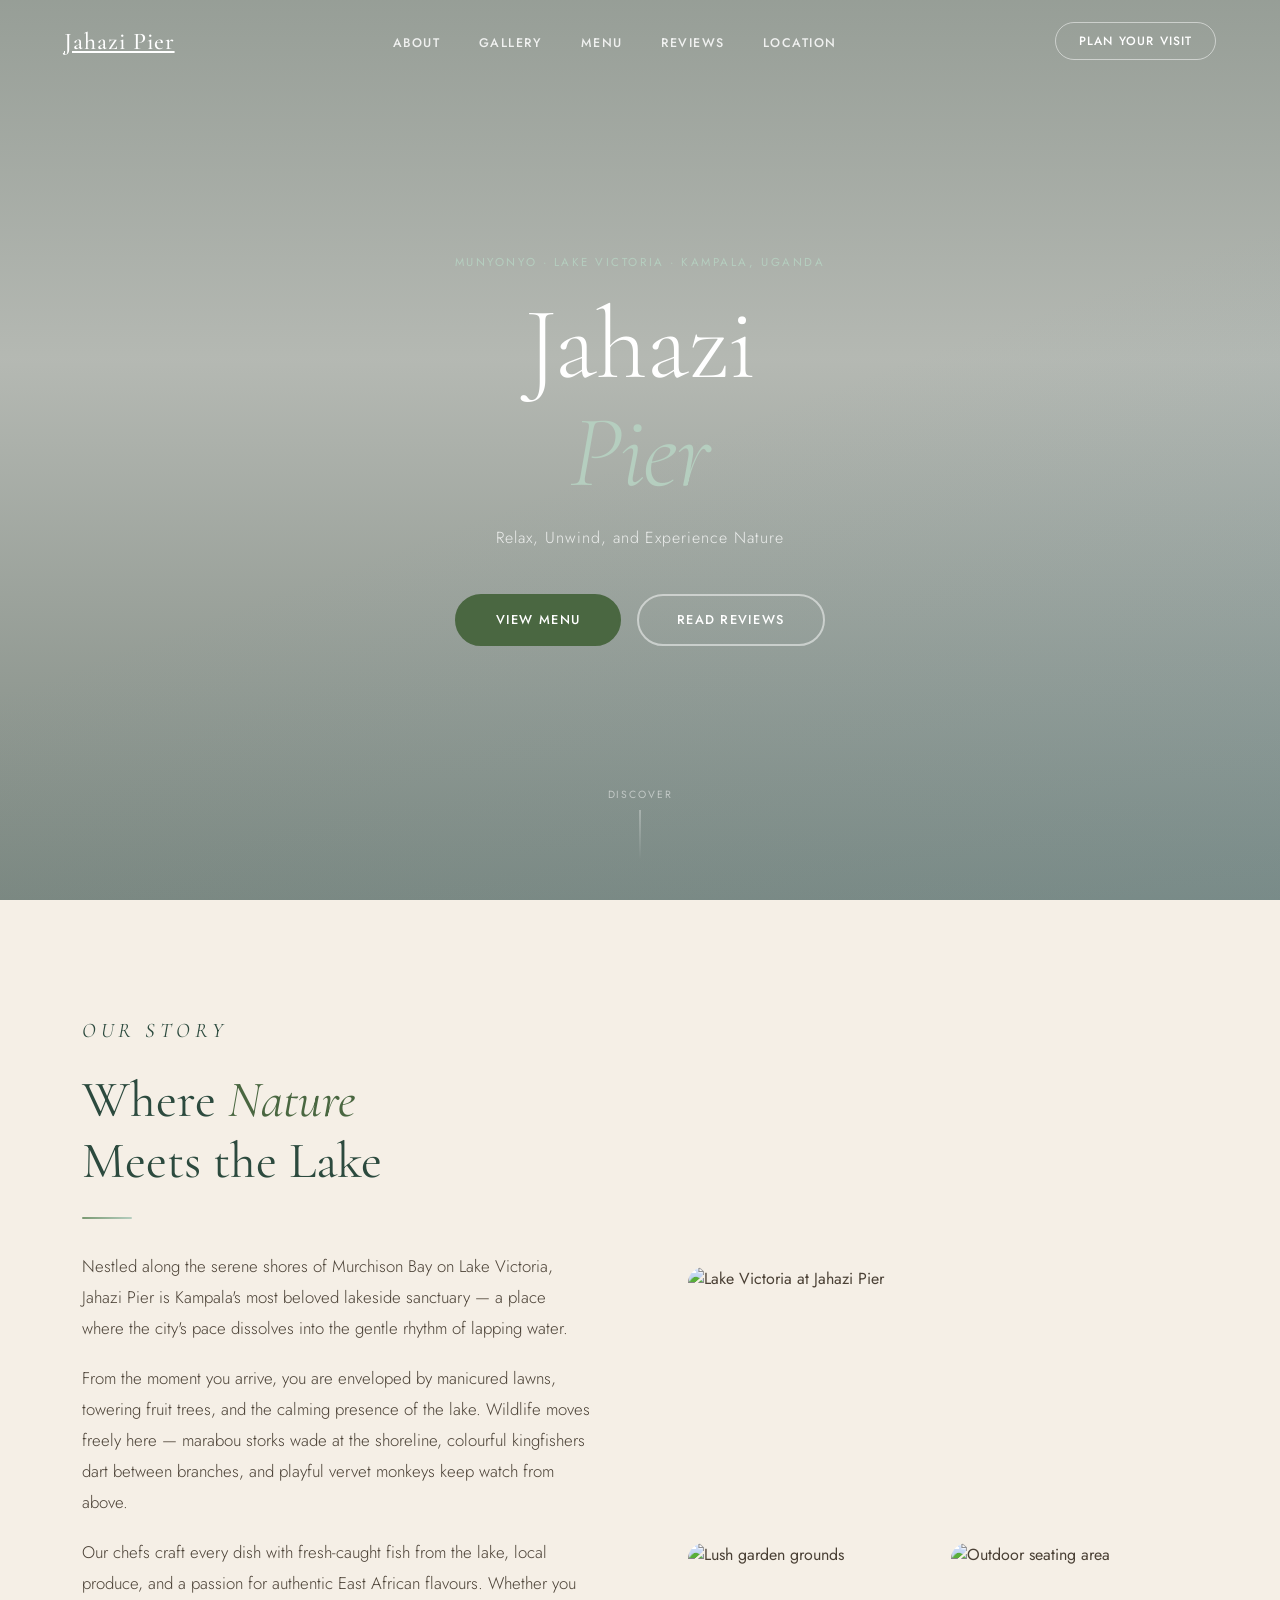
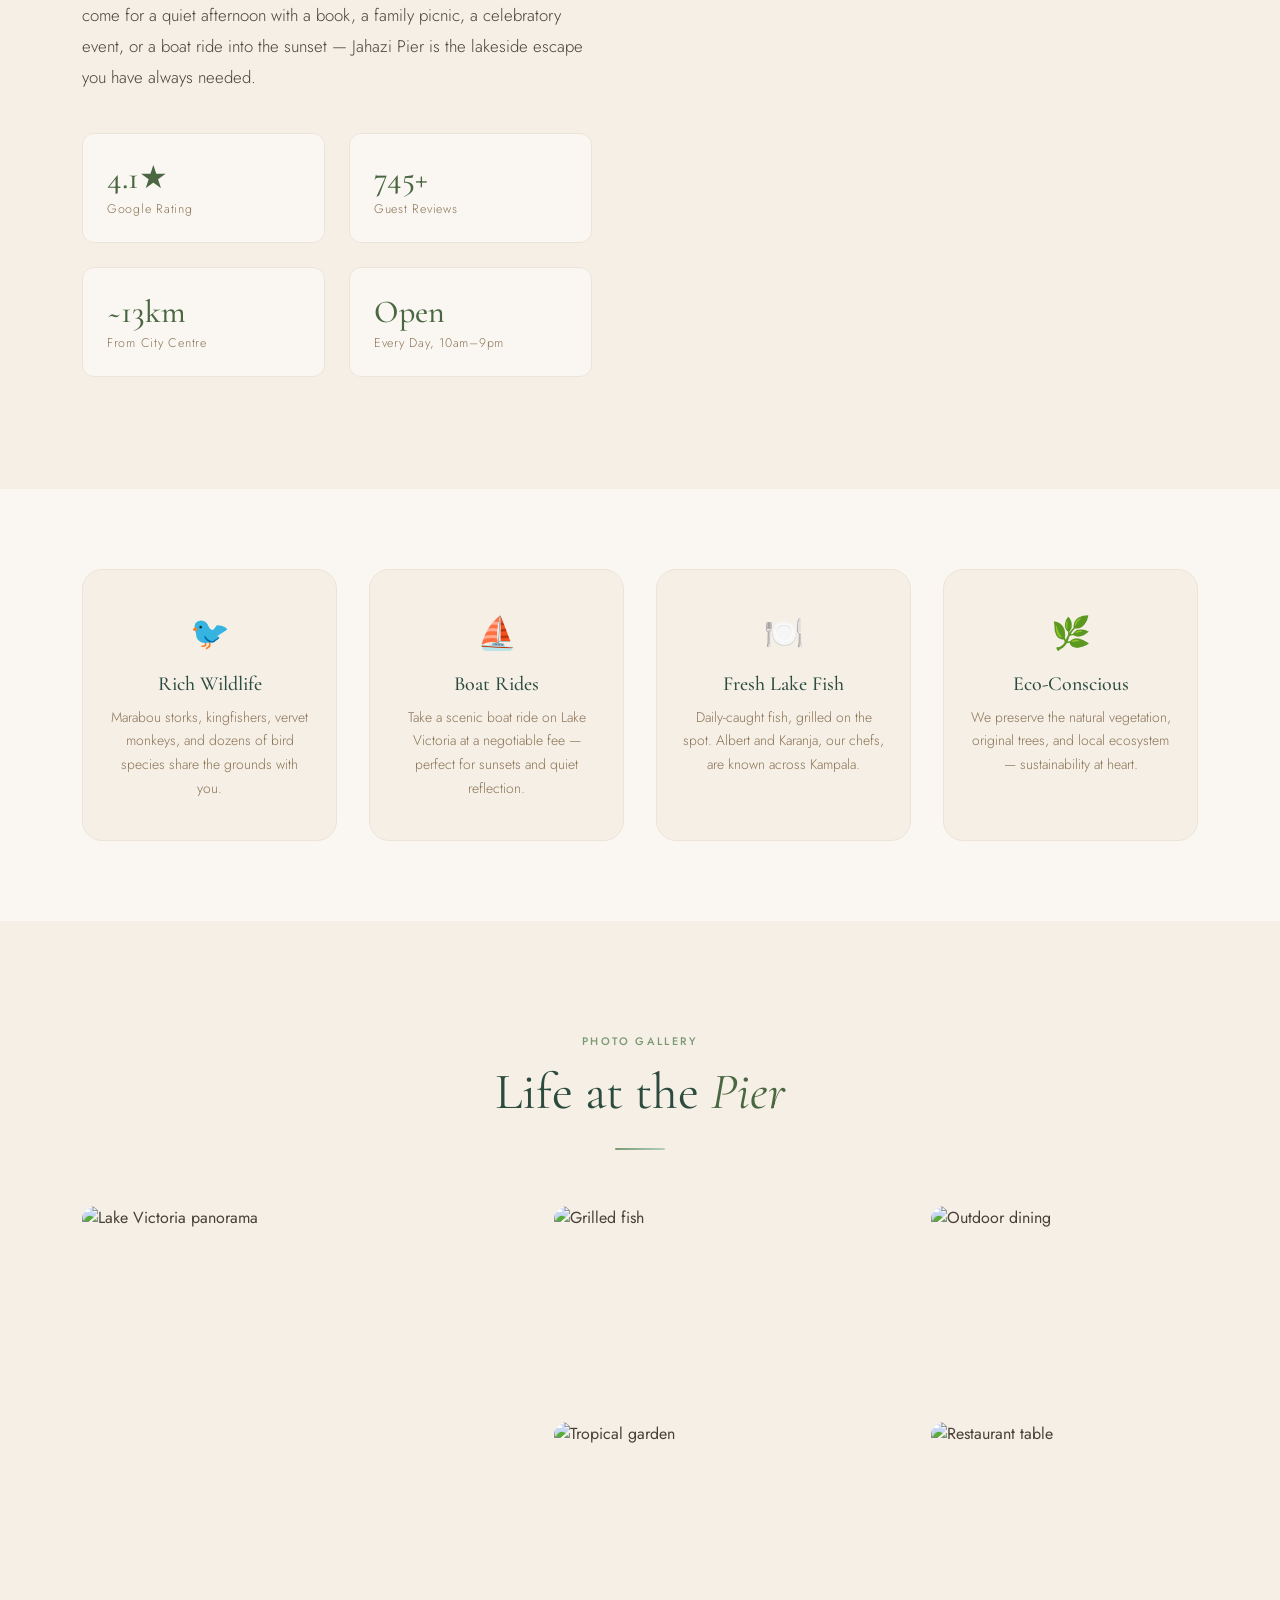
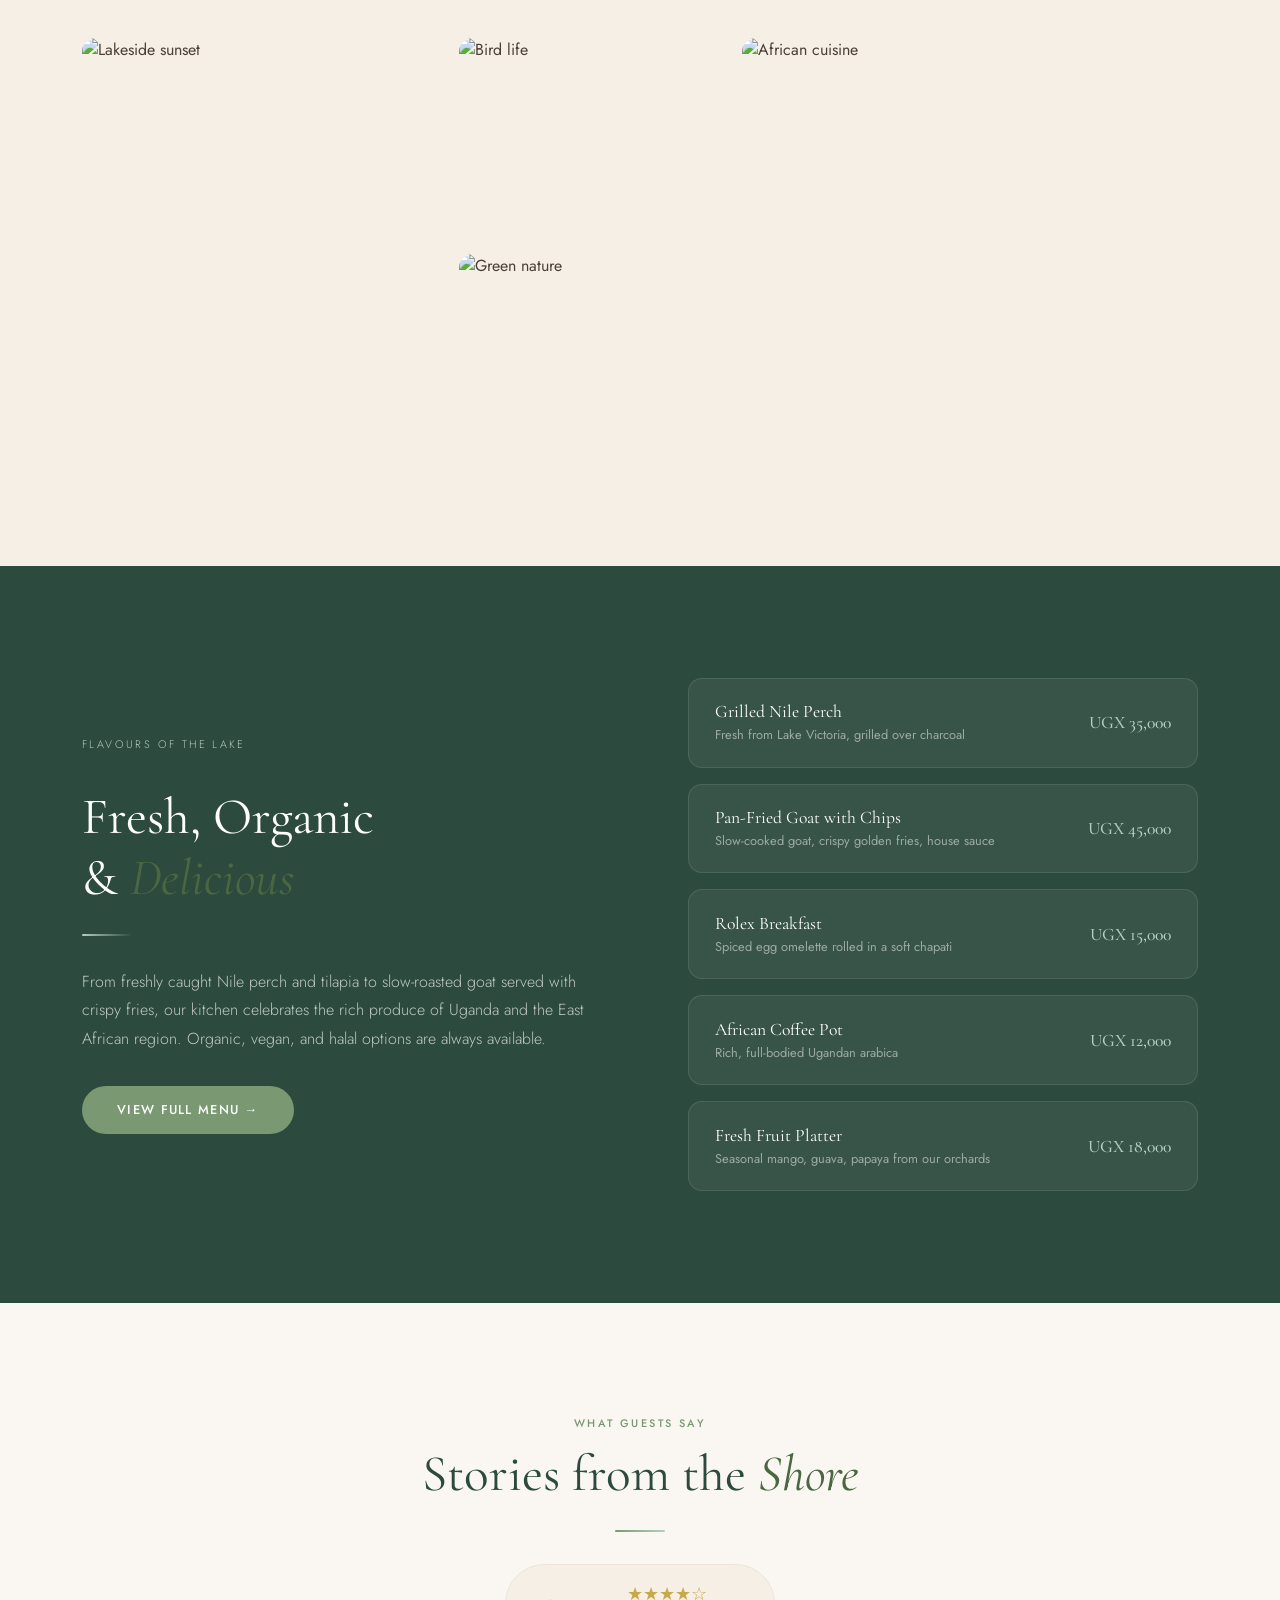
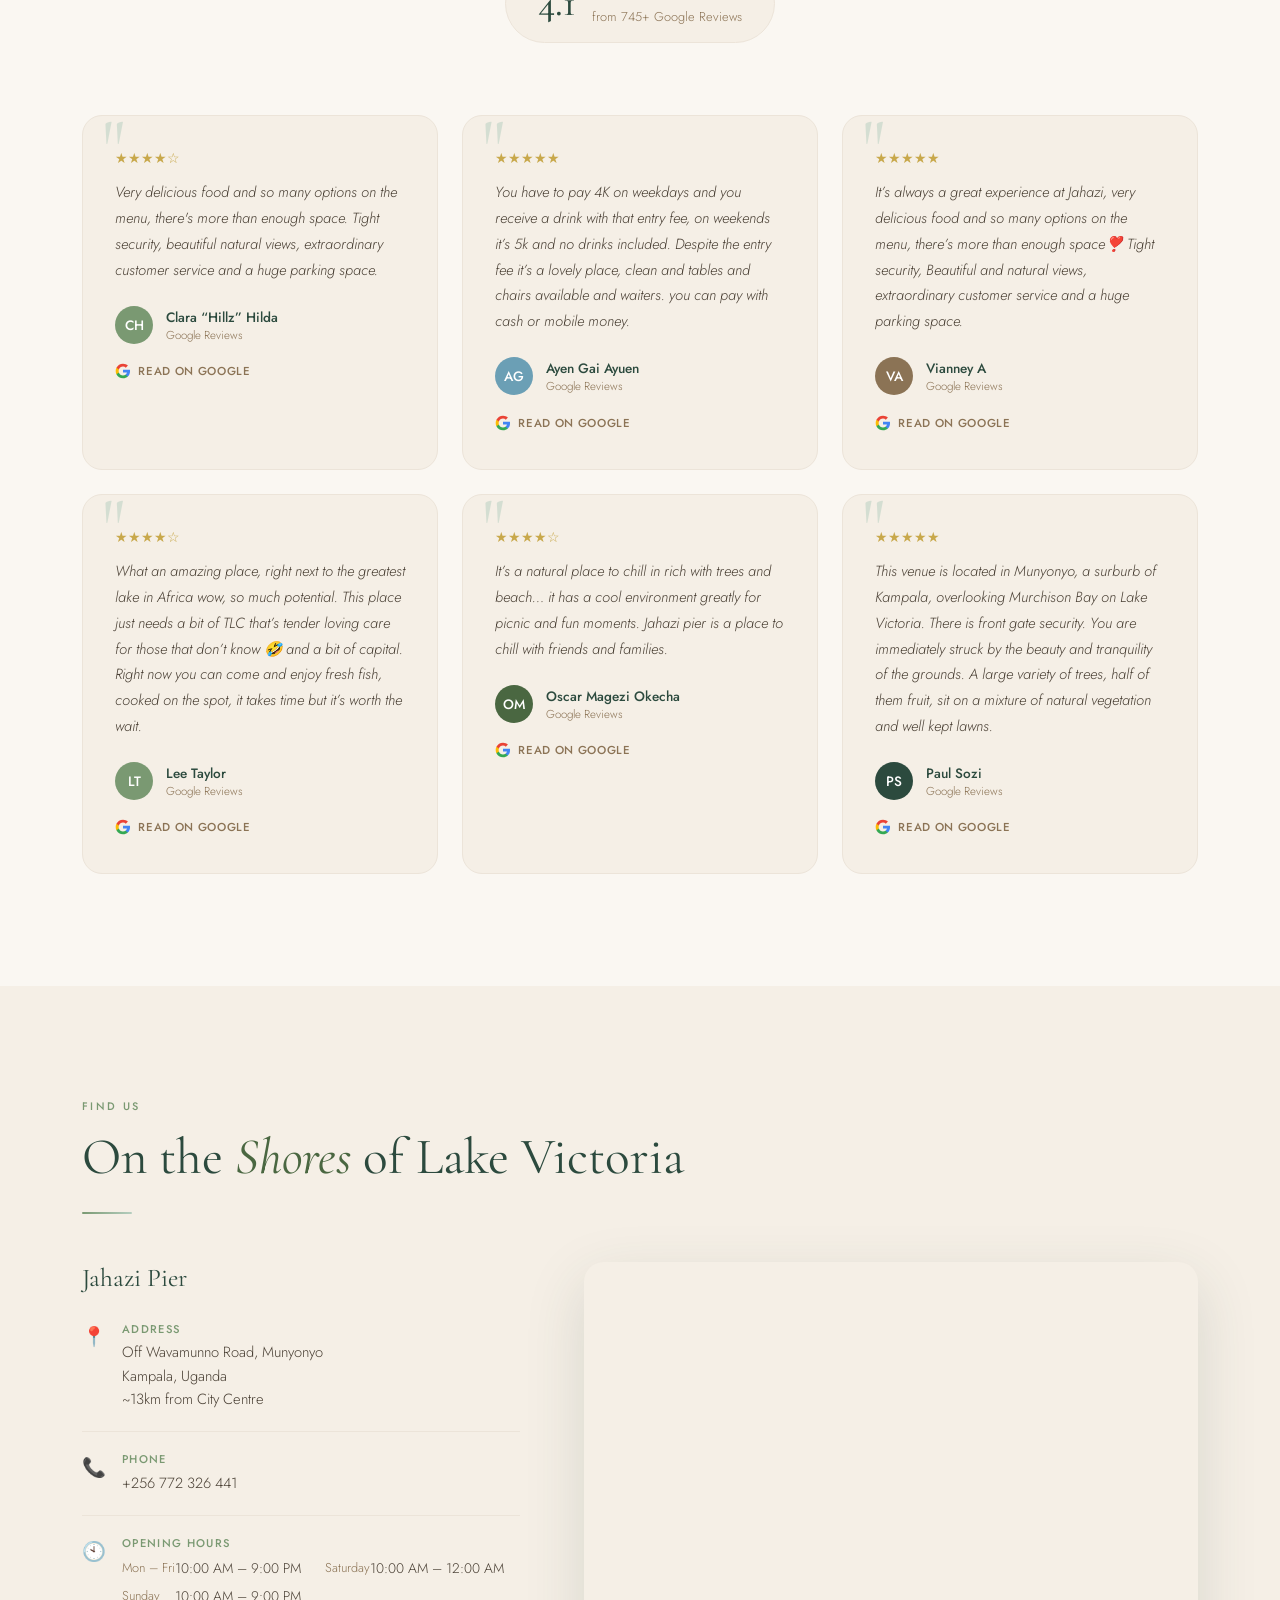
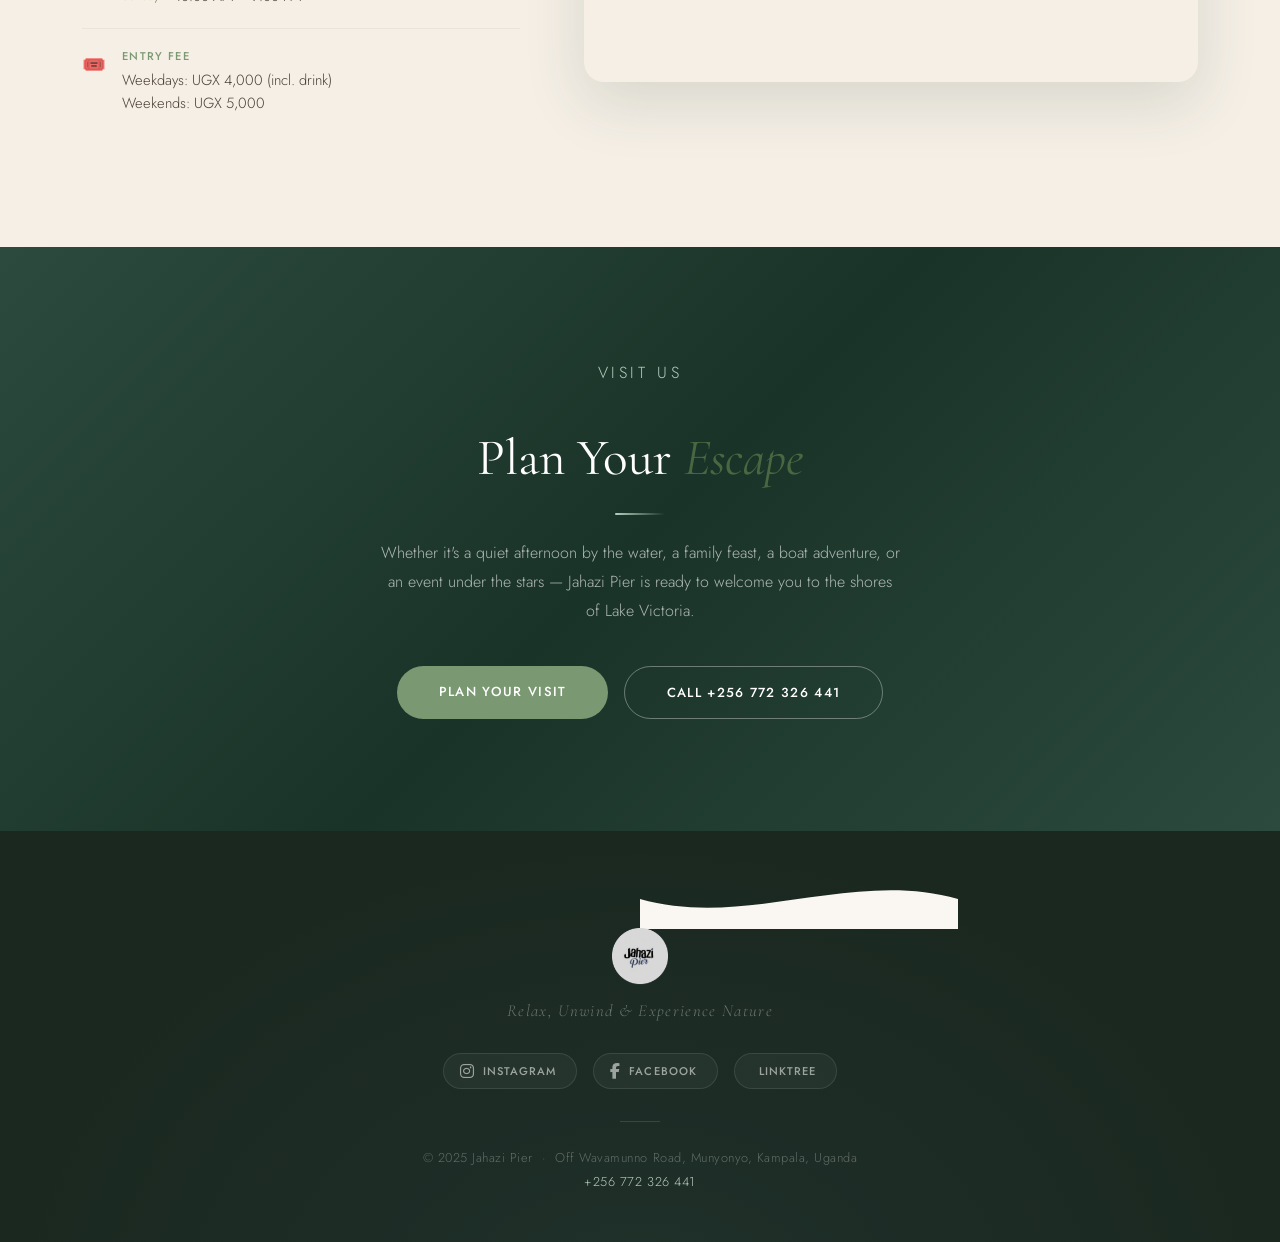
==== index.html @ 956daeff "New update" ====
<!DOCTYPE html>
<html lang="en">
<head>
  <meta charset="UTF-8" />
  <meta name="viewport" content="width=device-width, initial-scale=1.0" />
  <title>Jahazi Pier — Lake Victoria, Munyonyo</title>
  <meta name="description" content="Jahazi Pier is Kampala's most beloved lakeside sanctuary on Lake Victoria, Munyonyo. Fresh lake fish, boat rides, wildlife, and stunning views." />
  <!-- Favicon — replace with your actual logo file path -->
  <link rel="icon" type="image/png" href="./img/logo.png" />
  <link rel="apple-touch-icon" href="./img/logo.png" />
  <link rel="preconnect" href="https://fonts.googleapis.com" />
  <link rel="preconnect" href="https://fonts.gstatic.com" crossorigin />
  <link href="https://fonts.googleapis.com/css2?family=Cormorant+Garamond:ital,wght@0,300;0,400;0,500;0,600;1,300;1,400&family=Jost:wght@300;400;500&display=swap" rel="stylesheet" />
  <link rel="stylesheet" href="styles.css" />
  <!-- Font Awesome 6 — real brand icons -->
  <link rel="stylesheet" href="https://cdnjs.cloudflare.com/ajax/libs/font-awesome/6.5.2/css/all.min.css" integrity="sha512-SnH5WK+bZxgPHs44uWIX+LLJAJ9/2PkPKZ5QiAj6Ta86w+fsb2TkcmfRyVX3pBnMFcV7oQPJkl9QevSCWr3W==" crossorigin="anonymous" referrerpolicy="no-referrer" />
</head>
<body>

<!-- ── NAVIGATION ── -->
<nav id="navbar">
  <a href="#" class="nav-logo">Jahazi Pier</a>
  <ul class="nav-links">
    <li><a href="#about">About</a></li>
    <li><a href="#gallery">Gallery</a></li>
    <li><a href="menu.html">Menu</a></li>
    <li><a href="#reviews">Reviews</a></li>
    <li><a href="#location">Location</a></li>
  </ul>
  <a href="#contact" class="nav-cta">Plan Your Visit</a>
  <div class="hamburger" onclick="toggleMobileMenu()">
    <span></span><span></span><span></span>
  </div>
</nav>

<!-- ── HERO ── -->
<section id="hero">
  <div class="hero-bg" id="heroBg"></div>
  <div class="hero-content">
    <p class="hero-eyebrow">Munyonyo · Lake Victoria · Kampala, Uganda</p>
    <h1 class="hero-title">Jahazi<br><em>Pier</em></h1>
    <p class="hero-tagline">Relax, Unwind, and Experience Nature</p>
    <div class="hero-buttons">
      <a href="menu.html" class="btn-primary">View Menu</a>
      <a href="#reviews" class="btn-outline">Read Reviews</a>
    </div>
  </div>
  <div class="hero-scroll">
    <span class="scroll-text">Discover</span>
    <div class="scroll-line"></div>
  </div>
</section>

<!-- ── ABOUT ── -->
<section id="about">
  <div class="container">
    <div class="about-grid">
      <div class="about-text fade-in-up">
        <p class="section-label">Our Story</p>
        <h2 class="section-title">Where <em>Nature</em><br>Meets the Lake</h2>
        <div class="divider"></div>
        <p>Nestled along the serene shores of Murchison Bay on Lake Victoria, Jahazi Pier is Kampala's most beloved lakeside sanctuary — a place where the city's pace dissolves into the gentle rhythm of lapping water.</p>
        <p>From the moment you arrive, you are enveloped by manicured lawns, towering fruit trees, and the calming presence of the lake. Wildlife moves freely here — marabou storks wade at the shoreline, colourful kingfishers dart between branches, and playful vervet monkeys keep watch from above.</p>
        <p>Our chefs craft every dish with fresh-caught fish from the lake, local produce, and a passion for authentic East African flavours. Whether you come for a quiet afternoon with a book, a family picnic, a celebratory event, or a boat ride into the sunset — Jahazi Pier is the lakeside escape you have always needed.</p>
        <div class="about-stats">
          <div class="stat-card">
            <div class="stat-number">4.1★</div>
            <div class="stat-label">Google Rating</div>
          </div>
          <div class="stat-card">
            <div class="stat-number">745+</div>
            <div class="stat-label">Guest Reviews</div>
          </div>
          <div class="stat-card">
            <div class="stat-number">~13km</div>
            <div class="stat-label">From City Centre</div>
          </div>
          <div class="stat-card">
            <div class="stat-number">Open</div>
            <div class="stat-label">Every Day, 10am–9pm</div>
          </div>
        </div>
      </div>
      <div class="about-images fade-in-up">
        <div class="about-img" onclick="openLightbox('https://images.unsplash.com/photo-1544551763-46a013bb70d5?w=1200&q=80')">
          <img src="https://images.unsplash.com/photo-1544551763-46a013bb70d5?w=800&q=80" alt="Lake Victoria at Jahazi Pier" loading="lazy" />
        </div>
        <div class="about-img" onclick="openLightbox('https://images.unsplash.com/photo-1571019613454-1cb2f99b2d8b?w=1200&q=80')">
          <img src="https://images.unsplash.com/photo-1571019613454-1cb2f99b2d8b?w=600&q=80" alt="Lush garden grounds" loading="lazy" />
        </div>
        <div class="about-img" onclick="openLightbox('https://images.unsplash.com/photo-1534438327276-14e5300c3a48?w=1200&q=80')">
          <img src="https://images.unsplash.com/photo-1534438327276-14e5300c3a48?w=600&q=80" alt="Outdoor seating area" loading="lazy" />
        </div>
      </div>
    </div>
  </div>
</section>

<!-- ── FEATURES ── -->
<section id="features">
  <div class="container">
    <div class="features-grid">
      <div class="feature-card fade-in-up">
        <div class="feature-icon">🐦</div>
        <h3>Rich Wildlife</h3>
        <p>Marabou storks, kingfishers, vervet monkeys, and dozens of bird species share the grounds with you.</p>
      </div>
      <div class="feature-card fade-in-up">
        <div class="feature-icon">⛵</div>
        <h3>Boat Rides</h3>
        <p>Take a scenic boat ride on Lake Victoria at a negotiable fee — perfect for sunsets and quiet reflection.</p>
      </div>
      <div class="feature-card fade-in-up">
        <div class="feature-icon">🍽️</div>
        <h3>Fresh Lake Fish</h3>
        <p>Daily-caught fish, grilled on the spot. Albert and Karanja, our chefs, are known across Kampala.</p>
      </div>
      <div class="feature-card fade-in-up">
        <div class="feature-icon">🌿</div>
        <h3>Eco-Conscious</h3>
        <p>We preserve the natural vegetation, original trees, and local ecosystem — sustainability at heart.</p>
      </div>
    </div>
  </div>
</section>

<!-- ── GALLERY ── -->
<section id="gallery">
  <div class="container">
    <div class="gallery-header fade-in-up">
      <p class="section-label">Photo Gallery</p>
      <h2 class="section-title">Life at the <em>Pier</em></h2>
      <div class="divider"></div>
    </div>
    <div class="gallery-grid">
      <div class="gallery-item" onclick="openLightbox('https://images.unsplash.com/photo-1506905925346-21bda4d32df4?w=1400&q=80')">
        <img src="https://images.unsplash.com/photo-1506905925346-21bda4d32df4?w=800&q=80" alt="Lake Victoria panorama" loading="lazy" />
        <div class="gallery-overlay"><span>+</span></div>
      </div>
      <div class="gallery-item" onclick="openLightbox('https://images.unsplash.com/photo-1565299624946-b28f40a0ae38?w=1200&q=80')">
        <img src="https://images.unsplash.com/photo-1565299624946-b28f40a0ae38?w=600&q=80" alt="Grilled fish" loading="lazy" />
        <div class="gallery-overlay"><span>+</span></div>
      </div>
      <div class="gallery-item" onclick="openLightbox('https://images.unsplash.com/photo-1467003909585-2f8a72700288?w=1200&q=80')">
        <img src="https://images.unsplash.com/photo-1467003909585-2f8a72700288?w=500&q=80" alt="Outdoor dining" loading="lazy" />
        <div class="gallery-overlay"><span>+</span></div>
      </div>
      <div class="gallery-item" onclick="openLightbox('https://images.unsplash.com/photo-1551632436-cbf8dd35adfa?w=1200&q=80')">
        <img src="https://images.unsplash.com/photo-1551632436-cbf8dd35adfa?w=600&q=80" alt="Tropical garden" loading="lazy" />
        <div class="gallery-overlay"><span>+</span></div>
      </div>
      <div class="gallery-item" onclick="openLightbox('https://images.unsplash.com/photo-1414235077428-338989a2e8c0?w=1200&q=80')">
        <img src="https://images.unsplash.com/photo-1414235077428-338989a2e8c0?w=500&q=80" alt="Restaurant table" loading="lazy" />
        <div class="gallery-overlay"><span>+</span></div>
      </div>
      <div class="gallery-item" onclick="openLightbox('https://images.unsplash.com/photo-1548612823-5a32f12735a7?w=1200&q=80')">
        <img src="https://images.unsplash.com/photo-1548612823-5a32f12735a7?w=600&q=80" alt="Lakeside sunset" loading="lazy" />
        <div class="gallery-overlay"><span>+</span></div>
      </div>
      <div class="gallery-item" onclick="openLightbox('https://images.unsplash.com/photo-1432139555190-58524dae6a55?w=1200&q=80')">
        <img src="https://images.unsplash.com/photo-1432139555190-58524dae6a55?w=400&q=80" alt="Bird life" loading="lazy" />
        <div class="gallery-overlay"><span>+</span></div>
      </div>
      <div class="gallery-item" onclick="openLightbox('https://images.unsplash.com/photo-1547592166-23ac45744acd?w=1200&q=80')">
        <img src="https://images.unsplash.com/photo-1547592166-23ac45744acd?w=700&q=80" alt="African cuisine" loading="lazy" />
        <div class="gallery-overlay"><span>+</span></div>
      </div>
      <div class="gallery-item" onclick="openLightbox('https://images.unsplash.com/photo-1511497584788-876760111969?w=1200&q=80')">
        <img src="https://images.unsplash.com/photo-1511497584788-876760111969?w=400&q=80" alt="Green nature" loading="lazy" />
        <div class="gallery-overlay"><span>+</span></div>
      </div>
    </div>
  </div>
</section>

<!-- ── MENU PREVIEW ── -->
<section id="menu-preview">
  <div class="container">
    <div class="menu-preview-inner">
      <div class="menu-preview-text fade-in-up">
        <p class="section-label">Flavours of the Lake</p>
        <h2 class="section-title">Fresh, Organic<br>&amp; <em>Delicious</em></h2>
        <div class="divider"></div>
        <p>From freshly caught Nile perch and tilapia to slow-roasted goat served with crispy fries, our kitchen celebrates the rich produce of Uganda and the East African region. Organic, vegan, and halal options are always available.</p>
        <a href="menu.html" class="btn-menu-full">
          View Full Menu →
        </a>
      </div>
      <div class="menu-cards fade-in-up">
        <div class="menu-preview-card">
          <div class="menu-item-info">
            <h4>Grilled Nile Perch</h4>
            <p>Fresh from Lake Victoria, grilled over charcoal</p>
          </div>
          <span class="menu-item-price">UGX 35,000</span>
        </div>
        <div class="menu-preview-card">
          <div class="menu-item-info">
            <h4>Pan-Fried Goat with Chips</h4>
            <p>Slow-cooked goat, crispy golden fries, house sauce</p>
          </div>
          <span class="menu-item-price">UGX 45,000</span>
        </div>
        <div class="menu-preview-card">
          <div class="menu-item-info">
            <h4>Rolex Breakfast</h4>
            <p>Spiced egg omelette rolled in a soft chapati</p>
          </div>
          <span class="menu-item-price">UGX 15,000</span>
        </div>
        <div class="menu-preview-card">
          <div class="menu-item-info">
            <h4>African Coffee Pot</h4>
            <p>Rich, full-bodied Ugandan arabica</p>
          </div>
          <span class="menu-item-price">UGX 12,000</span>
        </div>
        <div class="menu-preview-card">
          <div class="menu-item-info">
            <h4>Fresh Fruit Platter</h4>
            <p>Seasonal mango, guava, papaya from our orchards</p>
          </div>
          <span class="menu-item-price">UGX 18,000</span>
        </div>
      </div>
    </div>
  </div>
</section>

<!-- ── REVIEWS ── -->
<section id="reviews">
  <div class="container">
    <div class="reviews-header fade-in-up">
      <p class="section-label">What Guests Say</p>
      <h2 class="section-title">Stories from the <em>Shore</em></h2>
      <div class="divider"></div>
      <div class="rating-banner">
        <div class="rating-big">4.1</div>
        <div>
          <div class="stars-row">★★★★☆</div>
          <div class="rating-label">from 745+ Google Reviews</div>
        </div>
      </div>
    </div>
    <div class="reviews-grid">

      <!--CARD 1 -->
      <div class="review-card fade-in-up">
        <div class="review-stars">★★★★☆</div>
        <p class="review-text">Very delicious food and so many options on the menu, there's more than enough space. Tight security, beautiful natural views, extraordinary customer service and a huge parking space.</p>
        <div class="review-author">
          <div class="review-avatar">CH</div>
          <div>
            <div class="review-name">Clara “Hillz” Hilda</div>
            <div class="review-source">Google Reviews</div>
          </div>
        </div>
        <a href="https://maps.app.goo.gl/io7UA2SNkhQgAGpK8" target="_blank" rel="noopener" class="review-link">
          <svg class="google-g" viewBox="0 0 24 24" xmlns="http://www.w3.org/2000/svg"><path d="M22.56 12.25c0-.78-.07-1.53-.2-2.25H12v4.26h5.92c-.26 1.37-1.04 2.53-2.21 3.31v2.77h3.57c2.08-1.92 3.28-4.74 3.28-8.09z" fill="#4285F4"/><path d="M12 23c2.97 0 5.46-.98 7.28-2.66l-3.57-2.77c-.98.66-2.23 1.06-3.71 1.06-2.86 0-5.29-1.93-6.16-4.53H2.18v2.84C3.99 20.53 7.7 23 12 23z" fill="#34A853"/><path d="M5.84 14.09c-.22-.66-.35-1.36-.35-2.09s.13-1.43.35-2.09V7.07H2.18C1.43 8.55 1 10.22 1 12s.43 3.45 1.18 4.93l3.66-2.84z" fill="#FBBC05"/><path d="M12 5.38c1.62 0 3.06.56 4.21 1.64l3.15-3.15C17.45 2.09 14.97 1 12 1 7.7 1 3.99 3.47 2.18 7.07l3.66 2.84c.87-2.6 3.3-4.53 6.16-4.53z" fill="#EA4335"/></svg>
          Read on Google
        </a>
      </div>
      <!--CARD 2-->
      <div class="review-card fade-in-up">
        <div class="review-stars">★★★★★</div>
        <p class="review-text">You have to pay 4K on weekdays and you receive a drink with that entry fee, on weekends it’s 5k and no drinks included. Despite the entry fee it’s a lovely place, clean and tables and chairs available and waiters. you can pay with cash or mobile money.</p>
        <div class="review-author">
          <div class="review-avatar" style="background: var(--water)">AG</div>
          <div>
            <div class="review-name">Ayen Gai Ayuen</div>
            <div class="review-source">Google Reviews</div>
          </div>
        </div>
        <a href="https://maps.app.goo.gl/2xahsAsFL1eQT1QL9" target="_blank" rel="noopener" class="review-link">
          <svg class="google-g" viewBox="0 0 24 24" xmlns="http://www.w3.org/2000/svg"><path d="M22.56 12.25c0-.78-.07-1.53-.2-2.25H12v4.26h5.92c-.26 1.37-1.04 2.53-2.21 3.31v2.77h3.57c2.08-1.92 3.28-4.74 3.28-8.09z" fill="#4285F4"/><path d="M12 23c2.97 0 5.46-.98 7.28-2.66l-3.57-2.77c-.98.66-2.23 1.06-3.71 1.06-2.86 0-5.29-1.93-6.16-4.53H2.18v2.84C3.99 20.53 7.7 23 12 23z" fill="#34A853"/><path d="M5.84 14.09c-.22-.66-.35-1.36-.35-2.09s.13-1.43.35-2.09V7.07H2.18C1.43 8.55 1 10.22 1 12s.43 3.45 1.18 4.93l3.66-2.84z" fill="#FBBC05"/><path d="M12 5.38c1.62 0 3.06.56 4.21 1.64l3.15-3.15C17.45 2.09 14.97 1 12 1 7.7 1 3.99 3.47 2.18 7.07l3.66 2.84c.87-2.6 3.3-4.53 6.16-4.53z" fill="#EA4335"/></svg>
          Read on Google
        </a>
      </div>
      <!--CARD 3-->
      <div class="review-card fade-in-up">
        <div class="review-stars">★★★★★</div>
        <p class="review-text">It’s always a great experience at Jahazi, very delicious food and so many options on the menu, there’s more than enough space❣️
        Tight security, Beautiful and natural views, extraordinary customer service and a huge parking space.</p>
        <div class="review-author">
          <div class="review-avatar" style="background: var(--bark)">VA</div>
          <div>
            <div class="review-name">Vianney A</div>
            <div class="review-source">Google Reviews</div>
          </div>
        </div>
        <a href="https://maps.app.goo.gl/bj3kutd2Vkro3KSV6" target="_blank" rel="noopener" class="review-link">
          <svg class="google-g" viewBox="0 0 24 24" xmlns="http://www.w3.org/2000/svg"><path d="M22.56 12.25c0-.78-.07-1.53-.2-2.25H12v4.26h5.92c-.26 1.37-1.04 2.53-2.21 3.31v2.77h3.57c2.08-1.92 3.28-4.74 3.28-8.09z" fill="#4285F4"/><path d="M12 23c2.97 0 5.46-.98 7.28-2.66l-3.57-2.77c-.98.66-2.23 1.06-3.71 1.06-2.86 0-5.29-1.93-6.16-4.53H2.18v2.84C3.99 20.53 7.7 23 12 23z" fill="#34A853"/><path d="M5.84 14.09c-.22-.66-.35-1.36-.35-2.09s.13-1.43.35-2.09V7.07H2.18C1.43 8.55 1 10.22 1 12s.43 3.45 1.18 4.93l3.66-2.84z" fill="#FBBC05"/><path d="M12 5.38c1.62 0 3.06.56 4.21 1.64l3.15-3.15C17.45 2.09 14.97 1 12 1 7.7 1 3.99 3.47 2.18 7.07l3.66 2.84c.87-2.6 3.3-4.53 6.16-4.53z" fill="#EA4335"/></svg>
          Read on Google
        </a>
      </div>
      <!--CARD 4-->
      <div class="review-card fade-in-up">
        <div class="review-stars">★★★★☆</div>
        <p class="review-text">What an amazing place, right next to the greatest lake in Africa wow, so much potential. This place just needs a bit of TLC that’s tender loving care for those that don’t know 🤣 and a bit of capital. Right now you can come and enjoy fresh fish, cooked on the spot, it takes time but it’s worth the wait.</p>
        <div class="review-author">
          <div class="review-avatar" style="background: var(--sage)">LT</div>
          <div>
            <div class="review-name">Lee Taylor</div>
            <div class="review-source">Google Reviews</div>
          </div>
        </div>
        <!-- Replace the href below with the actual Google Maps review link -->
        <a href="https://maps.app.goo.gl/eZ7ofawh3JSmQVQx9" target="_blank" rel="noopener" class="review-link">
          <svg class="google-g" viewBox="0 0 24 24" xmlns="http://www.w3.org/2000/svg"><path d="M22.56 12.25c0-.78-.07-1.53-.2-2.25H12v4.26h5.92c-.26 1.37-1.04 2.53-2.21 3.31v2.77h3.57c2.08-1.92 3.28-4.74 3.28-8.09z" fill="#4285F4"/><path d="M12 23c2.97 0 5.46-.98 7.28-2.66l-3.57-2.77c-.98.66-2.23 1.06-3.71 1.06-2.86 0-5.29-1.93-6.16-4.53H2.18v2.84C3.99 20.53 7.7 23 12 23z" fill="#34A853"/><path d="M5.84 14.09c-.22-.66-.35-1.36-.35-2.09s.13-1.43.35-2.09V7.07H2.18C1.43 8.55 1 10.22 1 12s.43 3.45 1.18 4.93l3.66-2.84z" fill="#FBBC05"/><path d="M12 5.38c1.62 0 3.06.56 4.21 1.64l3.15-3.15C17.45 2.09 14.97 1 12 1 7.7 1 3.99 3.47 2.18 7.07l3.66 2.84c.87-2.6 3.3-4.53 6.16-4.53z" fill="#EA4335"/></svg>
          Read on Google
        </a>
      </div>
      <!--CARD 5-->
      <div class="review-card fade-in-up">
        <div class="review-stars">★★★★☆</div>
        <p class="review-text">It’s a natural place to chill in rich with trees and beach… it has a cool environment greatly for picnic and fun moments. Jahazi pier is a place to chill with friends and families.</p>
        <div class="review-author">
          <div class="review-avatar" style="background: var(--forest)">OM</div>
          <div>
            <div class="review-name">Oscar Magezi Okecha</div>
            <div class="review-source">Google Reviews</div>
          </div>
        </div>
        <a href="https://maps.app.goo.gl/SwiHz6g44JjzvRkx6" target="_blank" rel="noopener" class="review-link">
          <svg class="google-g" viewBox="0 0 24 24" xmlns="http://www.w3.org/2000/svg"><path d="M22.56 12.25c0-.78-.07-1.53-.2-2.25H12v4.26h5.92c-.26 1.37-1.04 2.53-2.21 3.31v2.77h3.57c2.08-1.92 3.28-4.74 3.28-8.09z" fill="#4285F4"/><path d="M12 23c2.97 0 5.46-.98 7.28-2.66l-3.57-2.77c-.98.66-2.23 1.06-3.71 1.06-2.86 0-5.29-1.93-6.16-4.53H2.18v2.84C3.99 20.53 7.7 23 12 23z" fill="#34A853"/><path d="M5.84 14.09c-.22-.66-.35-1.36-.35-2.09s.13-1.43.35-2.09V7.07H2.18C1.43 8.55 1 10.22 1 12s.43 3.45 1.18 4.93l3.66-2.84z" fill="#FBBC05"/><path d="M12 5.38c1.62 0 3.06.56 4.21 1.64l3.15-3.15C17.45 2.09 14.97 1 12 1 7.7 1 3.99 3.47 2.18 7.07l3.66 2.84c.87-2.6 3.3-4.53 6.16-4.53z" fill="#EA4335"/></svg>
          Read on Google
        </a>
      </div>
      <!--CARD 6-->
      <div class="review-card fade-in-up">
        <div class="review-stars">★★★★★</div>
        <p class="review-text">This venue is located in Munyonyo, a surburb of Kampala, overlooking Murchison Bay on Lake Victoria.
There is front gate security. You are immediately struck by the beauty and tranquility of the grounds. A large variety of trees, half of them fruit, sit on a mixture of natural vegetation  and well kept lawns.</p>
        <div class="review-author">
          <div class="review-avatar" style="background: var(--deep)">PS</div>
          <div>
            <div class="review-name">Paul Sozi</div>
            <div class="review-source">Google Reviews</div>
          </div>
        </div>
        <a href="https://maps.app.goo.gl/3mab1qbXq8oQN5qu9" target="_blank" rel="noopener" class="review-link">
          <svg class="google-g" viewBox="0 0 24 24" xmlns="http://www.w3.org/2000/svg"><path d="M22.56 12.25c0-.78-.07-1.53-.2-2.25H12v4.26h5.92c-.26 1.37-1.04 2.53-2.21 3.31v2.77h3.57c2.08-1.92 3.28-4.74 3.28-8.09z" fill="#4285F4"/><path d="M12 23c2.97 0 5.46-.98 7.28-2.66l-3.57-2.77c-.98.66-2.23 1.06-3.71 1.06-2.86 0-5.29-1.93-6.16-4.53H2.18v2.84C3.99 20.53 7.7 23 12 23z" fill="#34A853"/><path d="M5.84 14.09c-.22-.66-.35-1.36-.35-2.09s.13-1.43.35-2.09V7.07H2.18C1.43 8.55 1 10.22 1 12s.43 3.45 1.18 4.93l3.66-2.84z" fill="#FBBC05"/><path d="M12 5.38c1.62 0 3.06.56 4.21 1.64l3.15-3.15C17.45 2.09 14.97 1 12 1 7.7 1 3.99 3.47 2.18 7.07l3.66 2.84c.87-2.6 3.3-4.53 6.16-4.53z" fill="#EA4335"/></svg>
          Read on Google
        </a>
      </div>
    </div>
  </div>
</section>

<!-- ── LOCATION ── -->
<section id="location">
  <div class="container">
    <div class="fade-in-up" style="margin-bottom:3rem">
      <p class="section-label">Find Us</p>
      <h2 class="section-title">On the <em>Shores</em> of Lake Victoria</h2>
      <div class="divider"></div>
    </div>
    <div class="location-grid">
      <div class="location-info fade-in-up">
        <h3>Jahazi Pier</h3>
        <div class="location-detail">
          <span class="loc-icon">📍</span>
          <div>
            <div class="loc-label">Address</div>
            <div class="loc-value">Off Wavamunno Road, Munyonyo<br>Kampala, Uganda<br>~13km from City Centre</div>
          </div>
        </div>
        <div class="location-detail">
          <span class="loc-icon">📞</span>
          <div>
            <div class="loc-label">Phone</div>
            <div class="loc-value">+256 772 326 441</div>
          </div>
        </div>
        <div class="location-detail">
          <span class="loc-icon">🕙</span>
          <div>
            <div class="loc-label">Opening Hours</div>
            <div class="hours-grid">
              <div class="hour-row"><span class="day">Mon – Fri</span><span>10:00 AM – 9:00 PM</span></div>
              <div class="hour-row"><span class="day">Saturday</span><span>10:00 AM – 12:00 AM</span></div>
              <div class="hour-row"><span class="day">Sunday</span><span>10:00 AM – 9:00 PM</span></div>
            </div>
          </div>
        </div>
        <div class="location-detail">
          <span class="loc-icon">🎟️</span>
          <div>
            <div class="loc-label">Entry Fee</div>
            <div class="loc-value">Weekdays: UGX 4,000 (incl. drink)<br>Weekends: UGX 5,000</div>
          </div>
        </div>
      </div>
      <div class="map-container fade-in-up">
        <iframe
          src="https://www.google.com/maps/embed?pb=!1m18!1m12!1m3!1d3989.9256959017065!2d32.62465507496566!3d0.23806840000000007!2m3!1f0!2f0!3f0!3m2!1i1024!2i768!4f13.1!3m3!1m2!1s0x177d960a8ead5df9%3A0x97e01d8159e94489!2sJahazi%20Pier!5e0!3m2!1sen!2sug!4v1712700000000!5m2!1sen!2sug"
          allowfullscreen=""
          loading="lazy"
          referrerpolicy="no-referrer-when-downgrade"
          title="Jahazi Pier Location">
        </iframe>
      </div>
    </div>
  </div>
</section>

<!-- ── CONTACT ── -->
<section id="contact">
  <div class="container">
    <p class="section-label">Visit Us</p>
    <h2 class="section-title">Plan Your <em>Escape</em></h2>
    <div class="divider"></div>
    <p>Whether it's a quiet afternoon by the water, a family feast, a boat adventure, or an event under the stars — Jahazi Pier is ready to welcome you to the shores of Lake Victoria.</p>
    <div class="contact-actions">
      <a href="https://maps.google.com/?q=Jahazi+Pier+Munyonyo+Kampala" target="_blank" class="btn-visit">Plan Your Visit</a>
      <a href="tel:+256772326441" class="btn-call">Call +256 772 326 441</a>
    </div>
  </div>
</section>

<!-- ── FOOTER ── -->
<footer class="site-footer">
  <div class="footer-inner">
    <!-- Wave top border -->
    <div class="footer-wave" aria-hidden="true">
      <svg viewBox="0 0 1440 60" preserveAspectRatio="none" xmlns="http://www.w3.org/2000/svg">
        <path d="M0,30 C240,60 480,0 720,30 C960,60 1200,0 1440,30 L1440,0 L0,0 Z" fill="#1a2820"/>
      </svg>
    </div>

    <img src="./img/logo.png" alt="Jahazi Pier" class="footer-logo" />

    <p class="footer-tagline">Relax, Unwind &amp; Experience Nature</p>

    <!-- Social icons -->
    <div class="footer-socials">
      <a href="https://www.instagram.com/jahazipier/" target="_blank" rel="noopener"
         class="social-icon social-icon--instagram" aria-label="Follow us on Instagram">
        <i class="fa-brands fa-instagram"></i>
        <span class="social-label">Instagram</span>
      </a>
      <a href="https://www.facebook.com/1508786229438790?ref=NONE_xav_ig_profile_page_web" target="_blank" rel="noopener"
         class="social-icon social-icon--facebook" aria-label="Find us on Facebook">
        <i class="fa-brands fa-facebook-f"></i>
        <span class="social-label">Facebook</span>
      </a>
      <a href="https://linktr.ee/jahazipier?utm_source=ig&utm_medium=social&utm_content=link_in_bio&fbclid=PAZXh0bgNhZW0CMTEAc3J0YwZhcHBfaWQMMjU2MjgxMDQwNTU4AAGnOGfTy0cs22kMyBUeYzEqutscF2AeB3Iem0Pvd-lDtECPckwCUnAMdl1Hie4_aem_DeRM4I2eyAQo8Iw3Jb5TpQ" target="_blank" rel="noopener"
         class="social-icon social-icon--linktree" aria-label="All our links on Linktree">
        <i class="fa-brands fa-linktree"></i>
        <span class="social-label">Linktree</span>
      </a>
    </div>

    <div class="footer-divider"></div>

    <div class="footer-bottom">
      <p>© 2025 Jahazi Pier &nbsp;·&nbsp; Off Wavamunno Road, Munyonyo, Kampala, Uganda</p>
      <p><a href="tel:+256772326441">+256 772 326 441</a></p>
    </div>
  </div>
</footer>

<!-- ── LIGHTBOX ── -->
<div class="lightbox" id="lightbox" onclick="closeLightbox()">
  <button class="lightbox-close" onclick="closeLightbox()">×</button>
  <img id="lightboxImg" src="" alt="Gallery image" />
</div>

<script src="script.js"></script>
</body>
</html>
---- styles.css ----
*, *::before, *::after { margin: 0; padding: 0; box-sizing: border-box; }

:root {
  --sand: #f5efe6;
  --cream: #faf7f2;
  --beige: #ece4d9;
  --tan: #c9b99a;
  --bark: #8b7355;
  --forest: #4a6741;
  --sage: #7a9972;
  --mist: #b5cebf;
  --sky: #a8c5d6;
  --water: #6b9fb5;
  --deep: #2c4a3e;
  --charcoal: #3a3530;
  --text: #4a4035;
}

html { scroll-behavior: smooth; font-size: 16px; }

body {
  font-family: 'Jost', sans-serif;
  background: var(--cream);
  color: var(--text);
  overflow-x: hidden;
}

/* ─── NAV ─── */
nav {
  position: fixed;
  top: 0; left: 0; right: 0;
  z-index: 1000;
  display: flex;
  align-items: center;
  justify-content: space-between;
  padding: 1.4rem 4rem;
  transition: background 0.4s, backdrop-filter 0.4s, box-shadow 0.4s;
}
nav.scrolled {
  background: rgba(250, 247, 242, 0.92);
  backdrop-filter: blur(12px);
  box-shadow: 0 1px 24px rgba(74, 64, 53, 0.08);
}
.nav-logo {
  font-family: 'Cormorant Garamond', serif;
  font-size: 1.5rem;
  font-weight: 500;
  color: white;
  letter-spacing: 0.04em;
  transition: color 0.4s;
}
nav.scrolled .nav-logo { color: var(--deep); }
.nav-links {
  display: flex;
  gap: 2.4rem;
  list-style: none;
}
.nav-links a {
  text-decoration: none;
  font-size: 0.78rem;
  font-weight: 500;
  letter-spacing: 0.12em;
  text-transform: uppercase;
  color: rgba(255,255,255,0.85);
  transition: color 0.3s;
}
nav.scrolled .nav-links a { color: var(--bark); }
.nav-links a:hover { color: white; }
nav.scrolled .nav-links a:hover { color: var(--forest); }

.nav-cta {
  font-size: 0.75rem;
  letter-spacing: 0.1em;
  text-transform: uppercase;
  font-weight: 500;
  padding: 0.55rem 1.4rem;
  border: 1px solid rgba(255,255,255,0.5);
  border-radius: 2rem;
  color: white;
  text-decoration: none;
  transition: all 0.3s;
}
nav.scrolled .nav-cta {
  border-color: var(--forest);
  color: var(--forest);
}
.nav-cta:hover {
  background: white;
  color: var(--forest) !important;
  border-color: white;
}

/* Hamburger */
.hamburger { display: none; flex-direction: column; gap: 5px; cursor: pointer; }
.hamburger span { display: block; width: 22px; height: 2px; background: white; transition: all 0.3s; border-radius: 2px; }
nav.scrolled .hamburger span { background: var(--charcoal); }

/* ─── HERO ─── */
#hero {
  position: relative;
  height: 100vh;
  min-height: 640px;
  display: flex;
  align-items: center;
  justify-content: center;
  text-align: center;
  overflow: hidden;
}
.hero-bg {
  position: absolute; inset: 0;
  background:
    linear-gradient(to bottom, rgba(30,50,40,0.45) 0%, rgba(20,40,32,0.3) 40%, rgba(40,60,50,0.6) 100%),
    url('https://images.unsplash.com/photo-1506905925346-21bda4d32df4?w=1800&q=80') center/cover no-repeat;
  transform: scale(1.04);
  transition: transform 8s ease-out;
}
.hero-bg.loaded { transform: scale(1); }

/* Shimmer overlay */
.hero-bg::after {
  content: '';
  position: absolute; inset: 0;
  background: linear-gradient(160deg, transparent 50%, rgba(107,159,181,0.18));
  pointer-events: none;
}

.hero-content {
  position: relative;
  z-index: 2;
  max-width: 780px;
  padding: 0 2rem;
}
.hero-eyebrow {
  font-size: 0.72rem;
  letter-spacing: 0.22em;
  text-transform: uppercase;
  color: var(--mist);
  margin-bottom: 1.2rem;
  font-weight: 400;
  opacity: 0;
  animation: fadeUp 0.9s 0.3s forwards;
}
.hero-title {
  font-family: 'Cormorant Garamond', serif;
  font-size: clamp(3.5rem, 8vw, 6.5rem);
  font-weight: 300;
  color: white;
  line-height: 1.06;
  letter-spacing: -0.01em;
  margin-bottom: 1.2rem;
  opacity: 0;
  animation: fadeUp 1s 0.5s forwards;
}
.hero-title em {
  font-style: italic;
  color: var(--mist);
}
.hero-tagline {
  font-size: 1rem;
  font-weight: 300;
  color: rgba(255,255,255,0.8);
  letter-spacing: 0.06em;
  margin-bottom: 2.8rem;
  opacity: 0;
  animation: fadeUp 1s 0.7s forwards;
}
.hero-buttons {
  display: flex;
  gap: 1rem;
  justify-content: center;
  flex-wrap: wrap;
  opacity: 0;
  animation: fadeUp 1s 0.9s forwards;
}
.btn-primary {
  background: var(--forest);
  color: white;
  padding: 0.9rem 2.4rem;
  border-radius: 3rem;
  text-decoration: none;
  font-size: 0.8rem;
  letter-spacing: 0.1em;
  text-transform: uppercase;
  font-weight: 500;
  transition: all 0.3s;
  border: 2px solid var(--forest);
}
.btn-primary:hover {
  background: transparent;
  color: white;
  border-color: white;
  transform: translateY(-2px);
}
.btn-outline {
  background: transparent;
  color: white;
  padding: 0.9rem 2.4rem;
  border-radius: 3rem;
  text-decoration: none;
  font-size: 0.8rem;
  letter-spacing: 0.1em;
  text-transform: uppercase;
  font-weight: 500;
  border: 2px solid rgba(255,255,255,0.5);
  transition: all 0.3s;
}
.btn-outline:hover {
  background: rgba(255,255,255,0.12);
  border-color: white;
  transform: translateY(-2px);
}

.hero-scroll {
  position: absolute;
  bottom: 2.5rem; left: 50%;
  transform: translateX(-50%);
  display: flex;
  flex-direction: column;
  align-items: center;
  gap: 0.5rem;
  opacity: 0;
  animation: fadeIn 1s 1.4s forwards;
}
.scroll-line {
  width: 1px;
  height: 50px;
  background: linear-gradient(to bottom, rgba(255,255,255,0.6), transparent);
  animation: scrollPulse 2s infinite;
}
.scroll-text {
  font-size: 0.65rem;
  letter-spacing: 0.18em;
  text-transform: uppercase;
  color: rgba(255,255,255,0.5);
}

/* ─── SECTION BASE ─── */
section { padding: 7rem 0; }
.container { max-width: 1180px; margin: 0 auto; padding: 0 2rem; }
.section-label {
  font-size: 0.68rem;
  letter-spacing: 0.22em;
  text-transform: uppercase;
  color: var(--sage);
  margin-bottom: 0.8rem;
  font-weight: 500;
}
.section-title {
  font-family: 'Cormorant Garamond', serif;
  font-size: clamp(2.2rem, 4vw, 3.2rem);
  font-weight: 400;
  color: var(--deep);
  line-height: 1.2;
  margin-bottom: 1.5rem;
}
.section-title em { font-style: italic; color: var(--forest); }
.divider {
  width: 50px;
  height: 2px;
  background: linear-gradient(to right, var(--sage), var(--mist));
  margin-bottom: 2rem;
  border-radius: 2px;
}

/* ─── ABOUT ─── */
#about { background: var(--sand); }
.about-grid {
  display: grid;
  grid-template-columns: 1fr 1fr;
  gap: 6rem;
  align-items: center;
}
.about-text p {
  font-size: 1.05rem;
  line-height: 1.85;
  color: var(--text);
  font-weight: 300;
  margin-bottom: 1.2rem;
}
.about-text p:first-of-type {
  font-family: 'Cormorant Garamond', serif;
  font-size: 1.3rem;
  font-weight: 400;
  color: var(--deep);
  font-style: italic;
}
.about-stats {
  display: grid;
  grid-template-columns: 1fr 1fr;
  gap: 1.5rem;
  margin-top: 2.5rem;
}
.stat-card {
  background: var(--cream);
  padding: 1.5rem;
  border-radius: 12px;
  border: 1px solid var(--beige);
}
.stat-number {
  font-family: 'Cormorant Garamond', serif;
  font-size: 2rem;
  font-weight: 500;
  color: var(--forest);
}
.stat-label {
  font-size: 0.78rem;
  color: var(--bark);
  letter-spacing: 0.06em;
  margin-top: 0.2rem;
  font-weight: 300;
}
.about-images {
  display: grid;
  grid-template-columns: 1fr 1fr;
  grid-template-rows: auto auto;
  gap: 1rem;
}
.about-img {
  border-radius: 16px;
  overflow: hidden;
  cursor: pointer;
}
.about-img:first-child {
  grid-column: 1 / -1;
  height: 260px;
}
.about-img:nth-child(2),
.about-img:nth-child(3) { height: 180px; }
.about-img img {
  width: 100%; height: 100%;
  object-fit: cover;
  transition: transform 0.6s ease;
  display: block;
}
.about-img:hover img { transform: scale(1.05); }

/* ─── FEATURES ─── */
#features {
  background: var(--cream);
  padding: 5rem 0;
}
.features-grid {
  display: grid;
  grid-template-columns: repeat(4, 1fr);
  gap: 2rem;
}
.feature-card {
  text-align: center;
  padding: 2.5rem 1.5rem;
  border-radius: 20px;
  background: var(--sand);
  border: 1px solid var(--beige);
  transition: transform 0.3s, box-shadow 0.3s;
}
.feature-card:hover {
  transform: translateY(-6px);
  box-shadow: 0 20px 50px rgba(74, 103, 65, 0.1);
}
.feature-icon {
  font-size: 2rem;
  margin-bottom: 1rem;
}
.feature-card h3 {
  font-family: 'Cormorant Garamond', serif;
  font-size: 1.25rem;
  font-weight: 500;
  color: var(--deep);
  margin-bottom: 0.6rem;
}
.feature-card p {
  font-size: 0.87rem;
  color: var(--bark);
  line-height: 1.7;
  font-weight: 300;
}

/* ─── GALLERY ─── */
#gallery { background: var(--sand); }
.gallery-header { text-align: center; margin-bottom: 3.5rem; }
.gallery-header .divider { margin: 0 auto 2rem; }

.gallery-grid {
  display: grid;
  grid-template-columns: repeat(12, 1fr);
  grid-auto-rows: 200px;
  gap: 1rem;
}
.gallery-item {
  overflow: hidden;
  border-radius: 14px;
  cursor: pointer;
  position: relative;
}
.gallery-item:nth-child(1) { grid-column: span 5; grid-row: span 2; }
.gallery-item:nth-child(2) { grid-column: span 4; grid-row: span 1; }
.gallery-item:nth-child(3) { grid-column: span 3; grid-row: span 1; }
.gallery-item:nth-child(4) { grid-column: span 4; grid-row: span 1; }
.gallery-item:nth-child(5) { grid-column: span 3; grid-row: span 1; }
.gallery-item:nth-child(6) { grid-column: span 4; grid-row: span 2; }
.gallery-item:nth-child(7) { grid-column: span 3; grid-row: span 1; }
.gallery-item:nth-child(8) { grid-column: span 5; grid-row: span 1; }
.gallery-item:nth-child(9) { grid-column: span 3; grid-row: span 1; }

.gallery-item img {
  width: 100%; height: 100%;
  object-fit: cover;
  transition: transform 0.6s ease;
  display: block;
}
.gallery-item:hover img { transform: scale(1.08); }
.gallery-overlay {
  position: absolute;
  inset: 0;
  background: rgba(44,74,62,0.5);
  opacity: 0;
  transition: opacity 0.3s;
  display: flex;
  align-items: center;
  justify-content: center;
}
.gallery-item:hover .gallery-overlay { opacity: 1; }
.gallery-overlay span { color: white; font-size: 1.5rem; }

/* ─── MENU PREVIEW ─── */
#menu-preview {
  background: var(--deep);
  color: white;
}
.menu-preview-inner {
  display: grid;
  grid-template-columns: 1fr 1fr;
  gap: 6rem;
  align-items: center;
}
.menu-preview-text .section-label { color: var(--mist); }
.menu-preview-text .section-title { color: white; }
.menu-preview-text .divider { background: linear-gradient(to right, var(--mist), transparent); }
.menu-preview-text p {
  color: rgba(255,255,255,0.7);
  line-height: 1.8;
  font-weight: 300;
  margin-bottom: 2rem;
}
.menu-cards {
  display: flex;
  flex-direction: column;
  gap: 1rem;
}
.menu-preview-card {
  background: rgba(255,255,255,0.06);
  border: 1px solid rgba(255,255,255,0.1);
  border-radius: 14px;
  padding: 1.4rem 1.6rem;
  display: flex;
  align-items: center;
  justify-content: space-between;
  transition: background 0.3s;
}
.menu-preview-card:hover { background: rgba(255,255,255,0.1); }
.menu-item-info h4 {
  font-family: 'Cormorant Garamond', serif;
  font-size: 1.1rem;
  font-weight: 400;
  color: white;
  margin-bottom: 0.2rem;
}
.menu-item-info p {
  font-size: 0.8rem;
  color: rgba(255,255,255,0.5);
  margin: 0;
}
.menu-item-price {
  font-family: 'Cormorant Garamond', serif;
  font-size: 1.1rem;
  color: var(--mist);
  font-weight: 500;
  white-space: nowrap;
}
.btn-menu-full {
  display: inline-flex;
  align-items: center;
  gap: 0.6rem;
  background: var(--sage);
  color: white;
  padding: 0.9rem 2.2rem;
  border-radius: 3rem;
  text-decoration: none;
  font-size: 0.8rem;
  letter-spacing: 0.1em;
  text-transform: uppercase;
  font-weight: 500;
  transition: all 0.3s;
}
.btn-menu-full:hover {
  background: var(--forest);
  transform: translateY(-2px);
}

/* ─── REVIEWS ─── */
#reviews { background: var(--cream); }
.reviews-header { text-align: center; margin-bottom: 1rem; }
.reviews-header .divider { margin: 0 auto 2rem; }
.rating-banner {
  display: inline-flex;
  align-items: center;
  gap: 1rem;
  background: var(--sand);
  border: 1px solid var(--beige);
  padding: 1rem 2rem;
  border-radius: 3rem;
  margin-bottom: 3.5rem;
}
.rating-big {
  font-family: 'Cormorant Garamond', serif;
  font-size: 2.4rem;
  font-weight: 500;
  color: var(--deep);
  line-height: 1;
}
.stars-row { color: #c8a84b; font-size: 1.1rem; }
.rating-label { font-size: 0.8rem; color: var(--bark); font-weight: 300; }

.reviews-grid {
  display: grid;
  grid-template-columns: repeat(3, 1fr);
  gap: 1.5rem;
}
.review-card {
  background: var(--sand);
  border: 1px solid var(--beige);
  border-radius: 20px;
  padding: 2rem;
  transition: transform 0.3s, box-shadow 0.3s;
  position: relative;
}
.review-card:hover {
  transform: translateY(-5px);
  box-shadow: 0 20px 50px rgba(74, 103, 65, 0.1);
}
.review-card::before {
  content: '"';
  font-family: 'Cormorant Garamond', serif;
  font-size: 5rem;
  color: var(--mist);
  position: absolute;
  top: -0.5rem; left: 1.2rem;
  line-height: 1;
  opacity: 0.5;
}
.review-stars { color: #c8a84b; font-size: 0.85rem; margin-bottom: 0.8rem; }
.review-text {
  font-size: 0.92rem;
  line-height: 1.75;
  color: var(--text);
  font-weight: 300;
  font-style: italic;
  margin-bottom: 1.4rem;
}
.review-author {
  display: flex;
  align-items: center;
  gap: 0.8rem;
}
.review-avatar {
  width: 38px; height: 38px;
  border-radius: 50%;
  background: var(--sage);
  display: flex;
  align-items: center;
  justify-content: center;
  color: white;
  font-size: 0.85rem;
  font-weight: 500;
  flex-shrink: 0;
}
.review-name {
  font-size: 0.85rem;
  font-weight: 500;
  color: var(--deep);
}
.review-source {
  font-size: 0.72rem;
  color: var(--bark);
  font-weight: 300;
}

/* ── Review card: Google link ── */
.review-link {
  display: inline-flex;
  align-items: center;
  gap: 0.45rem;
  margin-top: 1.2rem;
  font-size: 0.72rem;
  font-weight: 500;
  letter-spacing: 0.06em;
  text-transform: uppercase;
  color: var(--bark);
  text-decoration: none;
  transition: color 0.25s;
}
.review-link:hover { color: var(--forest); }
.google-g {
  width: 16px;
  height: 16px;
  flex-shrink: 0;
  vertical-align: middle;
}

/* ─── LOCATION ─── */
#location { background: var(--sand); }
.location-grid {
  display: grid;
  grid-template-columns: 1fr 1.4fr;
  gap: 4rem;
  align-items: start;
}
.location-info h3 {
  font-family: 'Cormorant Garamond', serif;
  font-size: 1.6rem;
  font-weight: 400;
  color: var(--deep);
  margin-bottom: 0.5rem;
}
.location-detail {
  display: flex;
  gap: 1rem;
  align-items: flex-start;
  padding: 1.2rem 0;
  border-bottom: 1px solid var(--beige);
}
.location-detail:last-of-type { border-bottom: none; }
.loc-icon { font-size: 1.2rem; flex-shrink: 0; padding-top: 0.1rem; }
.loc-label {
  font-size: 0.7rem;
  letter-spacing: 0.12em;
  text-transform: uppercase;
  color: var(--sage);
  font-weight: 500;
  margin-bottom: 0.3rem;
}
.loc-value {
  font-size: 0.92rem;
  color: var(--text);
  font-weight: 300;
  line-height: 1.6;
}
.hours-grid {
  display: grid;
  grid-template-columns: 1fr 1fr;
  gap: 0.2rem 1.5rem;
}
.hour-row {
  font-size: 0.87rem;
  color: var(--text);
  font-weight: 300;
  display: flex;
  justify-content: space-between;
  padding: 0.15rem 0;
}
.hour-row .day { color: var(--bark); font-size: 0.8rem; }
.map-container {
  border-radius: 20px;
  overflow: hidden;
  box-shadow: 0 20px 60px rgba(44,74,62,0.15);
  height: 420px;
}
.map-container iframe { width: 100%; height: 100%; border: none; display: block; }

/* ─── CONTACT / CTA ─── */
#contact {
  background: linear-gradient(135deg, var(--deep) 0%, #1a3328 50%, #2c4a3e 100%);
  color: white;
  text-align: center;
  padding: 7rem 0;
}
#contact .section-label { color: var(--mist); }
#contact .section-title { color: white; }
#contact .divider { margin: 0 auto 1.5rem; background: linear-gradient(to right, var(--mist), transparent); }
#contact p {
  color: rgba(255,255,255,0.65);
  font-size: 1rem;
  font-weight: 300;
  max-width: 520px;
  margin: 0 auto 2.5rem;
  line-height: 1.8;
}
.contact-actions { display: flex; gap: 1rem; justify-content: center; flex-wrap: wrap; }
.btn-visit {
  background: var(--sage);
  color: white;
  padding: 1rem 2.6rem;
  border-radius: 3rem;
  text-decoration: none;
  font-size: 0.82rem;
  letter-spacing: 0.1em;
  text-transform: uppercase;
  font-weight: 500;
  transition: all 0.3s;
}
.btn-visit:hover {
  background: var(--forest);
  transform: translateY(-2px);
  box-shadow: 0 10px 30px rgba(74,103,65,0.35);
}
.btn-call {
  background: transparent;
  color: white;
  padding: 1rem 2.6rem;
  border-radius: 3rem;
  text-decoration: none;
  font-size: 0.82rem;
  letter-spacing: 0.1em;
  text-transform: uppercase;
  font-weight: 500;
  border: 1.5px solid rgba(255,255,255,0.35);
  transition: all 0.3s;
}
.btn-call:hover {
  border-color: white;
  background: rgba(255,255,255,0.08);
}

/* ─── FOOTER ─── */
.site-footer {
  background: #1a2820;
  color: rgba(255,255,255,0.5);
  text-align: center;
  font-size: 0.8rem;
  font-weight: 300;
  letter-spacing: 0.04em;
  position: relative;
  overflow: hidden;
}
/* Subtle animated shimmer on footer background */
.site-footer::before {
  content: '';
  position: absolute;
  inset: 0;
  background: radial-gradient(ellipse at 50% 120%, rgba(107,159,181,0.07) 0%, transparent 70%);
  pointer-events: none;
  animation: footerGlow 8s ease-in-out infinite alternate;
}
@keyframes footerGlow {
  from { opacity: 0.4; transform: scale(1); }
  to   { opacity: 1;   transform: scale(1.15); }
}

.footer-wave {
  position: relative;
  height: 60px;
  margin-bottom: -1px;
  overflow: hidden;
  /* The wave fills from the background above (cream) into the footer dark */
}
.footer-wave svg {
  position: absolute;
  bottom: 0;
  width: 100%;
  height: 100%;
  /* The path fills the footer color so it looks like the wave scoops into the footer */
  transform: rotate(180deg);
}
/* Recolor — the wave should be cream on top of dark footer */
.footer-wave svg path {
  fill: var(--cream);
}

.footer-inner {
  position: relative;
  z-index: 1;
  padding: 2.4rem 2rem 3rem;
  max-width: 700px;
  margin: 0 auto;
}

.footer-logo {
  display: block;
  height: 56px;
  width: auto;
  margin: 0 auto 1rem;
  object-fit: contain;
  opacity: 0.85;
  /* Animate in */
  animation: footerFadeUp 0.8s ease both;
}

.footer-tagline {
  font-family: 'Cormorant Garamond', serif;
  font-size: 1.05rem;
  font-style: italic;
  color: rgba(255,255,255,0.35);
  letter-spacing: 0.08em;
  margin-bottom: 2rem;
  animation: footerFadeUp 0.8s 0.1s ease both;
}

/* Social icons — pill style with label */
.footer-socials {
  display: flex;
  justify-content: center;
  gap: 1rem;
  margin-bottom: 2rem;
  flex-wrap: wrap;
  animation: footerFadeUp 0.8s 0.2s ease both;
}

.social-icon {
  display: inline-flex;
  align-items: center;
  gap: 0.5rem;
  padding: 0.55rem 1.25rem 0.55rem 1rem;
  border-radius: 3rem;
  border: 1.5px solid rgba(255,255,255,0.1);
  background: rgba(255,255,255,0.04);
  color: rgba(255,255,255,0.55);
  text-decoration: none;
  font-family: 'Jost', sans-serif;
  font-size: 0.72rem;
  font-weight: 500;
  letter-spacing: 0.09em;
  text-transform: uppercase;
  transition: all 0.35s cubic-bezier(0.34, 1.56, 0.64, 1);
  position: relative;
  overflow: hidden;
}
/* Ripple shimmer on hover */
.social-icon::after {
  content: '';
  position: absolute;
  inset: 0;
  background: linear-gradient(120deg, transparent 30%, rgba(255,255,255,0.12) 50%, transparent 70%);
  transform: translateX(-100%);
  transition: transform 0.5s ease;
}
.social-icon:hover::after {
  transform: translateX(100%);
}
.social-icon i {
  font-size: 1rem;
  transition: transform 0.3s ease;
}
.social-label {
  font-size: 0.7rem;
}
.social-icon:hover {
  transform: translateY(-4px) scale(1.04);
  color: white;
  border-color: transparent;
  box-shadow: 0 8px 24px rgba(0,0,0,0.3);
}
.social-icon:hover i { transform: scale(1.15); }

/* Brand colours on hover */
.social-icon--instagram:hover {
  background: linear-gradient(135deg, #f09433 0%, #e6683c 25%, #dc2743 50%, #cc2366 75%, #bc1888 100%);
}
.social-icon--facebook:hover {
  background: #1877F2;
}
.social-icon--linktree:hover {
  background: #39d353;
  color: #1a2820;
}

/* Divider */
.footer-divider {
  width: 40px;
  height: 1px;
  background: rgba(255,255,255,0.12);
  margin: 0 auto 1.5rem;
  animation: footerFadeUp 0.8s 0.3s ease both;
}

.footer-bottom {
  color: rgba(255,255,255,0.3);
  line-height: 1.9;
  animation: footerFadeUp 0.8s 0.35s ease both;
}
.footer-bottom a {
  color: var(--mist);
  text-decoration: none;
  transition: color 0.25s;
}
.footer-bottom a:hover { color: white; }

@keyframes footerFadeUp {
  from { opacity: 0; transform: translateY(14px); }
  to   { opacity: 1; transform: translateY(0); }
}

/* ─── EXTRA ANIMATIONS ─── */

/* Gentle float on feature icons */
@keyframes gentleFloat {
  0%, 100% { transform: translateY(0); }
  50%       { transform: translateY(-6px); }
}
.feature-icon {
  animation: gentleFloat 4s ease-in-out infinite;
}
.feature-card:nth-child(2) .feature-icon { animation-delay: 0.6s; }
.feature-card:nth-child(3) .feature-icon { animation-delay: 1.2s; }
.feature-card:nth-child(4) .feature-icon { animation-delay: 1.8s; }

/* Soft shimmer sweep on stat cards */
@keyframes shimmerSlide {
  0%   { background-position: -200% center; }
  100% { background-position: 200% center; }
}
.stat-card {
  position: relative;
  overflow: hidden;
}
.stat-card::after {
  content: '';
  position: absolute;
  inset: 0;
  background: linear-gradient(90deg, transparent 0%, rgba(255,255,255,0.35) 50%, transparent 100%);
  background-size: 200% 100%;
  opacity: 0;
  transition: opacity 0.3s;
}
.stat-card:hover::after {
  opacity: 1;
  animation: shimmerSlide 0.8s linear;
}

/* Smooth scale on gallery images */
.gallery-item {
  transition: transform 0.5s cubic-bezier(0.25, 0.46, 0.45, 0.94), box-shadow 0.5s ease;
}
.gallery-item:hover {
  transform: translateY(-4px) scale(1.015);
  box-shadow: 0 16px 40px rgba(44,74,62,0.18);
}

/* Pulse ring on scroll indicator */
@keyframes ringPulse {
  0%   { box-shadow: 0 0 0 0 rgba(181,206,191,0.5); }
  70%  { box-shadow: 0 0 0 10px rgba(181,206,191,0); }
  100% { box-shadow: 0 0 0 0 rgba(181,206,191,0); }
}
.hero-scroll {
  cursor: pointer;
}

/* ─── LIGHTBOX ─── */
.lightbox {
  display: none;
  position: fixed;
  inset: 0;
  background: rgba(20,32,26,0.95);
  z-index: 9999;
  align-items: center;
  justify-content: center;
}
.lightbox.active { display: flex; }
.lightbox img {
  max-width: 90vw;
  max-height: 88vh;
  border-radius: 12px;
  object-fit: contain;
}
.lightbox-close {
  position: absolute;
  top: 1.5rem; right: 2rem;
  color: white;
  font-size: 2rem;
  cursor: pointer;
  opacity: 0.7;
  transition: opacity 0.2s;
  background: none;
  border: none;
  line-height: 1;
}
.lightbox-close:hover { opacity: 1; }

/* ─── ANIMATIONS ─── */
@keyframes fadeUp {
  from { opacity: 0; transform: translateY(28px); }
  to { opacity: 1; transform: translateY(0); }
}
@keyframes fadeIn {
  from { opacity: 0; } to { opacity: 1; }
}
@keyframes scrollPulse {
  0%, 100% { opacity: 0.6; transform: scaleY(1); }
  50% { opacity: 1; transform: scaleY(1.15); }
}

.fade-in-up {
  opacity: 0;
  transform: translateY(32px);
  transition: opacity 0.7s ease, transform 0.7s ease;
}
.fade-in-up.visible {
  opacity: 1;
  transform: translateY(0);
}

/* ─── RESPONSIVE ─── */
@media (max-width: 900px) {
  nav { padding: 1.2rem 1.8rem; }
  .nav-links, .nav-cta { display: none; }
  .hamburger { display: flex; }
  .about-grid { grid-template-columns: 1fr; gap: 3rem; }
  .about-images { order: -1; }
  .features-grid { grid-template-columns: repeat(2, 1fr); }
  .gallery-grid { grid-template-columns: 1fr 1fr; grid-auto-rows: 200px; }
  .gallery-item { grid-column: span 1 !important; grid-row: span 1 !important; }
  .menu-preview-inner { grid-template-columns: 1fr; gap: 3rem; }
  .reviews-grid { grid-template-columns: 1fr; }
  .location-grid { grid-template-columns: 1fr; gap: 2.5rem; }
  section { padding: 4.5rem 0; }
}

@media (max-width: 500px) {
  .hero-title { font-size: 2.8rem; }
  .features-grid { grid-template-columns: 1fr; }
  .gallery-grid { display: flex; flex-direction: column; }
  .gallery-item { height: 220px; }
}

/* ── Menu-page body override ── */
body.menu-page { background: var(--cream); }
body.menu-page #navbar { background: rgba(255,254,250,0.98); box-shadow: 0 1px 0 var(--beige); }
body.menu-page #navbar .nav-logo,
body.menu-page #navbar .nav-links a { color: var(--deep); }
body.menu-page #navbar .nav-cta { background: var(--forest); color: white; }

/* ══════════════════════════════════════
   MENU PAGE  (menu.html)
══════════════════════════════════════ */

/* ─── MENU PAGE HERO ─── */
.menu-hero {
  background: linear-gradient(135deg, var(--deep) 0%, #1a3328 60%, #243d32 100%);
  color: white;
  text-align: center;
  padding: 5rem 2rem 4rem;
  position: relative;
  overflow: hidden;
}
.menu-hero::before {
  content: '';
  position: absolute;
  inset: 0;
  background: url('https://images.unsplash.com/photo-1506905925346-21bda4d32df4?w=1600&q=60') center/cover no-repeat;
  opacity: 0.12;
}
.menu-hero-inner { position: relative; z-index: 1; }
.menu-hero-eyebrow {
  font-size: 0.68rem;
  letter-spacing: 0.22em;
  text-transform: uppercase;
  color: var(--mist);
  margin-bottom: 1rem;
  font-weight: 400;
}
.menu-hero h1 {
  font-family: 'Cormorant Garamond', serif;
  font-size: clamp(2.8rem, 6vw, 4.5rem);
  font-weight: 300;
  margin-bottom: 0.6rem;
  line-height: 1.1;
}
.menu-hero h1 em { font-style: italic; color: var(--mist); }
.menu-hero p { color: rgba(255,255,255,0.6); font-weight: 300; font-size: 0.95rem; margin-top: 0.6rem; }

/* ─── MENU TABS ─── */
.menu-tabs-wrapper {
  background: var(--cream);
  border-bottom: 1px solid var(--beige);
  position: sticky;
  top: 73px; /* sits below the shared nav height */
  z-index: 50;
}
.menu-tabs {
  display: flex;
  justify-content: center;
  gap: 0.4rem;
  padding: 1.4rem 2rem;
  flex-wrap: wrap;
  max-width: 960px;
  margin: 0 auto;
}
.menu-tab {
  background: none;
  border: 1.5px solid var(--beige);
  padding: 0.55rem 1.5rem;
  border-radius: 2rem;
  font-size: 0.78rem;
  letter-spacing: 0.1em;
  text-transform: uppercase;
  color: var(--bark);
  cursor: pointer;
  font-family: 'Jost', sans-serif;
  transition: all 0.22s;
}
.menu-tab.active,
.menu-tab:hover {
  background: var(--forest);
  color: white;
  border-color: var(--forest);
}

/* ─── MENU SECTIONS ─── */
.menu-section { display: none; padding: 3rem 2rem 5rem; max-width: 960px; margin: 0 auto; }
.menu-section.active { display: block; }
.menu-section-header { margin-bottom: 2.5rem; }
.menu-section-title {
  font-family: 'Cormorant Garamond', serif;
  font-size: 2.2rem;
  font-weight: 400;
  color: var(--deep);
  margin-bottom: 0.4rem;
}
.menu-section-sub {
  font-size: 0.88rem;
  color: var(--bark);
  font-weight: 300;
}

/* ─── DISH GRID ─── */
.menu-items-grid {
  display: grid;
  grid-template-columns: repeat(2, 1fr);
  gap: 1rem;
}
.menu-dish {
  background: var(--sand);
  border: 1px solid var(--beige);
  border-radius: 16px;
  padding: 1.5rem;
  display: flex;
  justify-content: space-between;
  align-items: flex-start;
  gap: 1rem;
  transition: box-shadow 0.22s, transform 0.22s;
}
.menu-dish:hover {
  box-shadow: 0 8px 28px rgba(74,103,65,0.1);
  transform: translateY(-2px);
}
.dish-info h4 {
  font-family: 'Cormorant Garamond', serif;
  font-size: 1.12rem;
  font-weight: 500;
  color: var(--deep);
  margin-bottom: 0.35rem;
}
.dish-info p {
  font-size: 0.82rem;
  color: var(--bark);
  font-weight: 300;
  line-height: 1.55;
}
.dish-badge {
  font-size: 0.62rem;
  letter-spacing: 0.1em;
  text-transform: uppercase;
  background: var(--mist);
  color: var(--deep);
  padding: 0.2rem 0.6rem;
  border-radius: 1rem;
  display: inline-block;
  margin-bottom: 0.4rem;
}
.dish-price {
  font-family: 'Cormorant Garamond', serif;
  font-size: 1.15rem;
  font-weight: 500;
  color: var(--forest);
  white-space: nowrap;
  flex-shrink: 0;
}

/* ─── MENU PAGE RESPONSIVE ─── */
@media (max-width: 900px) {
  .menu-tabs-wrapper { top: 61px; }
}
@media (max-width: 700px) {
  .menu-items-grid { grid-template-columns: 1fr; }
  .menu-section { padding: 2rem 1.2rem 4rem; }
  .menu-hero { padding: 3.5rem 1.5rem 3rem; }
}
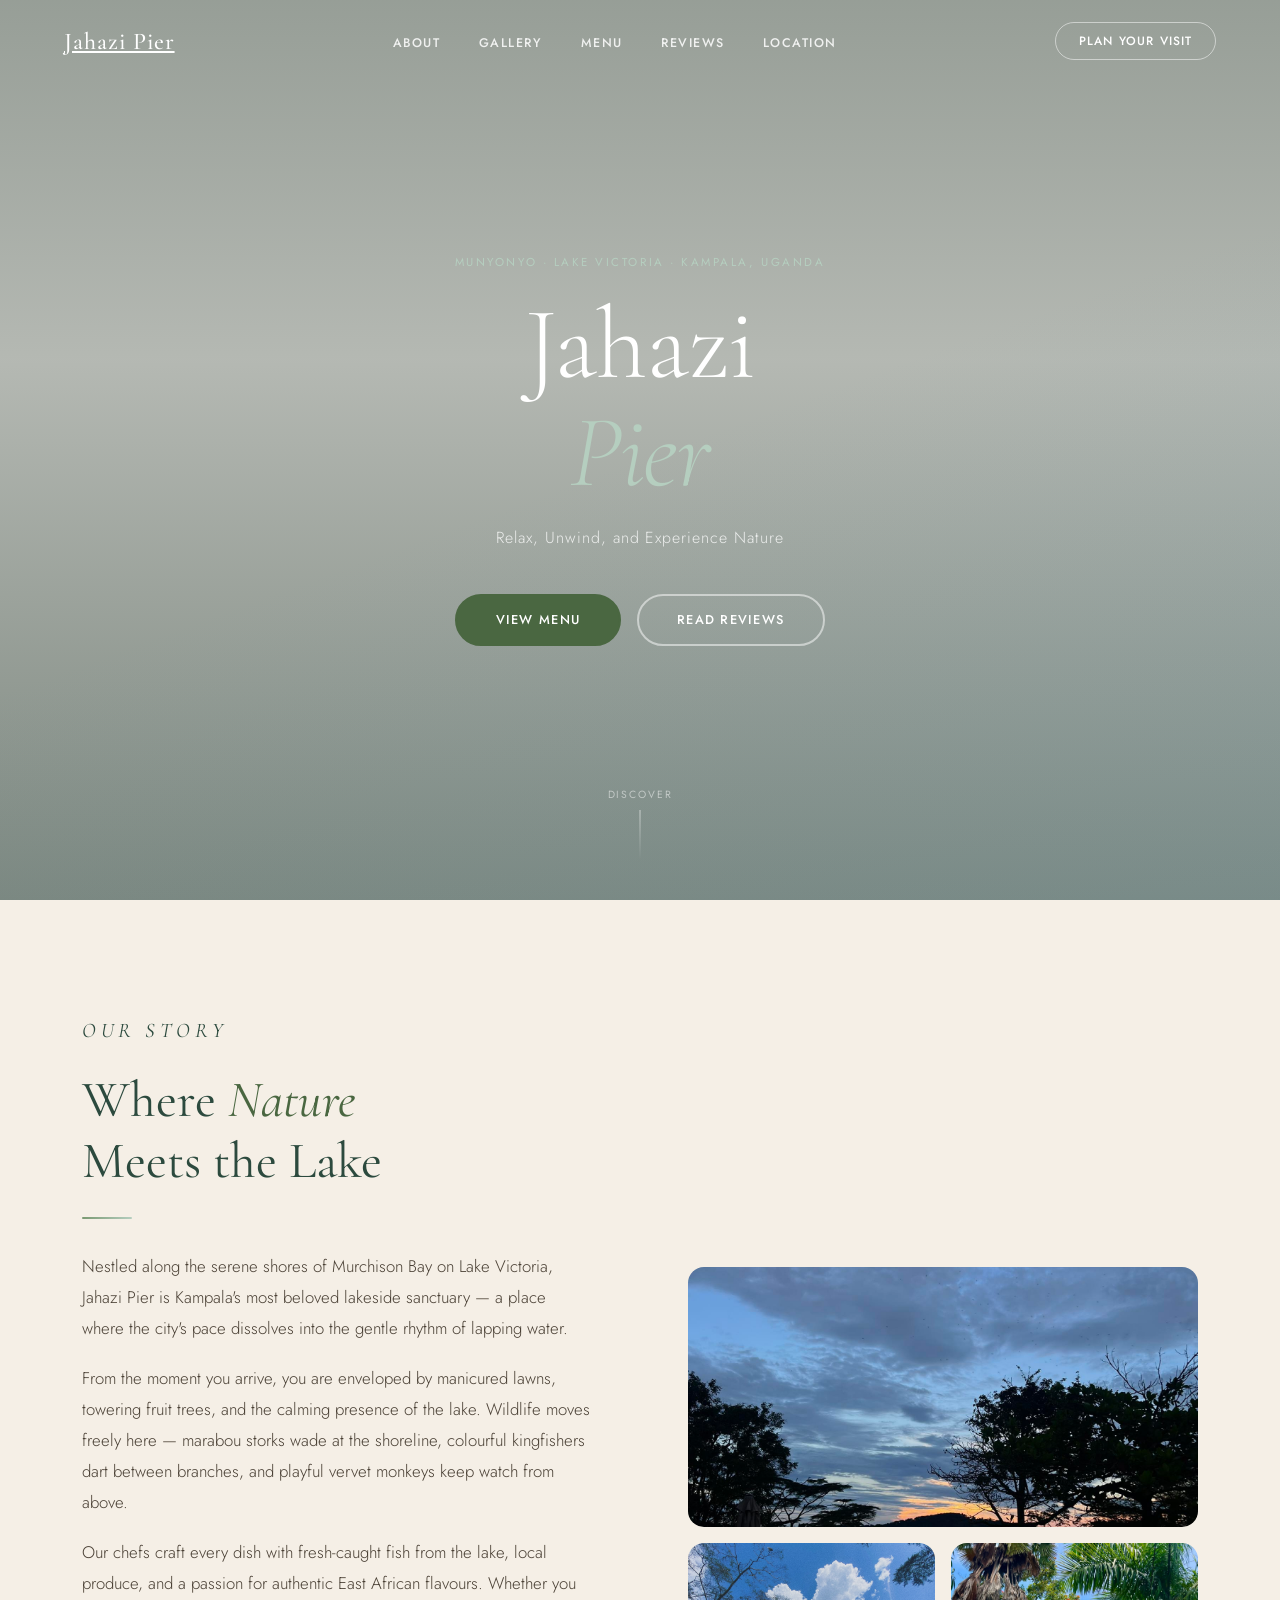
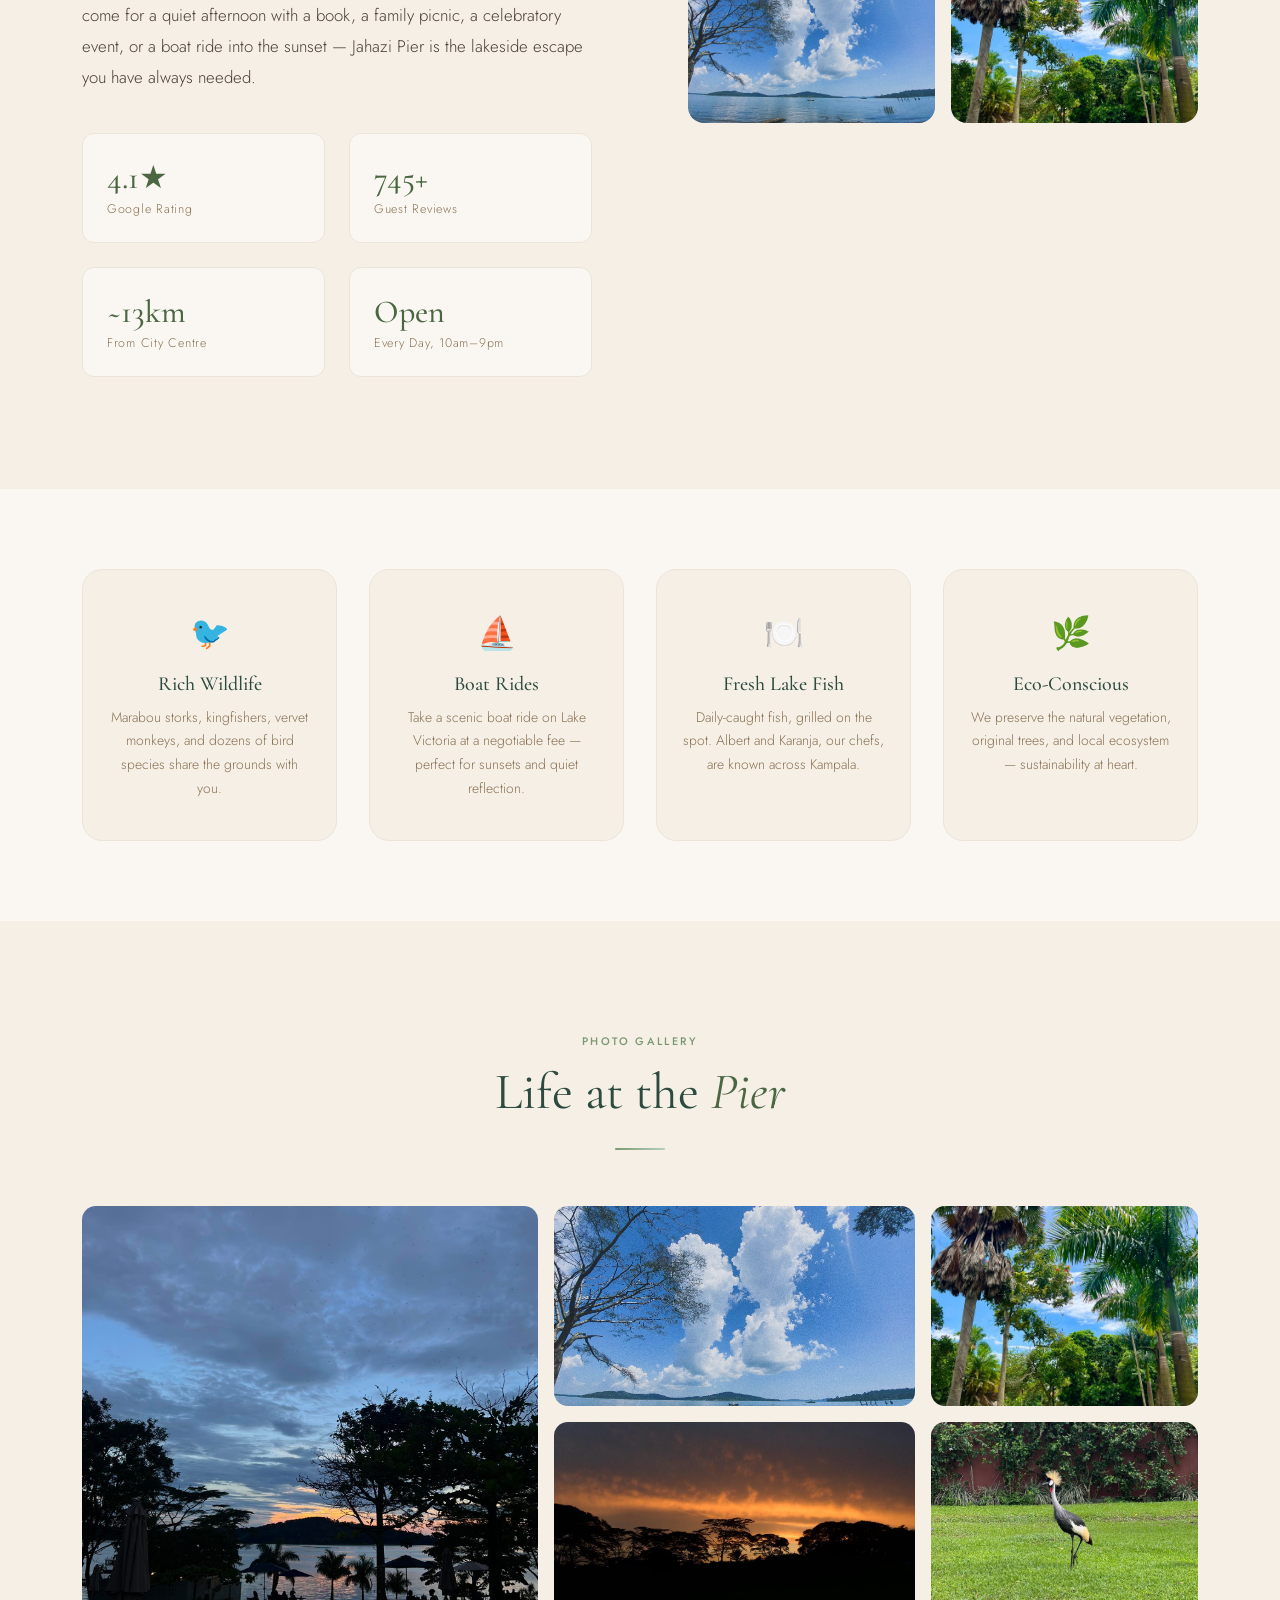
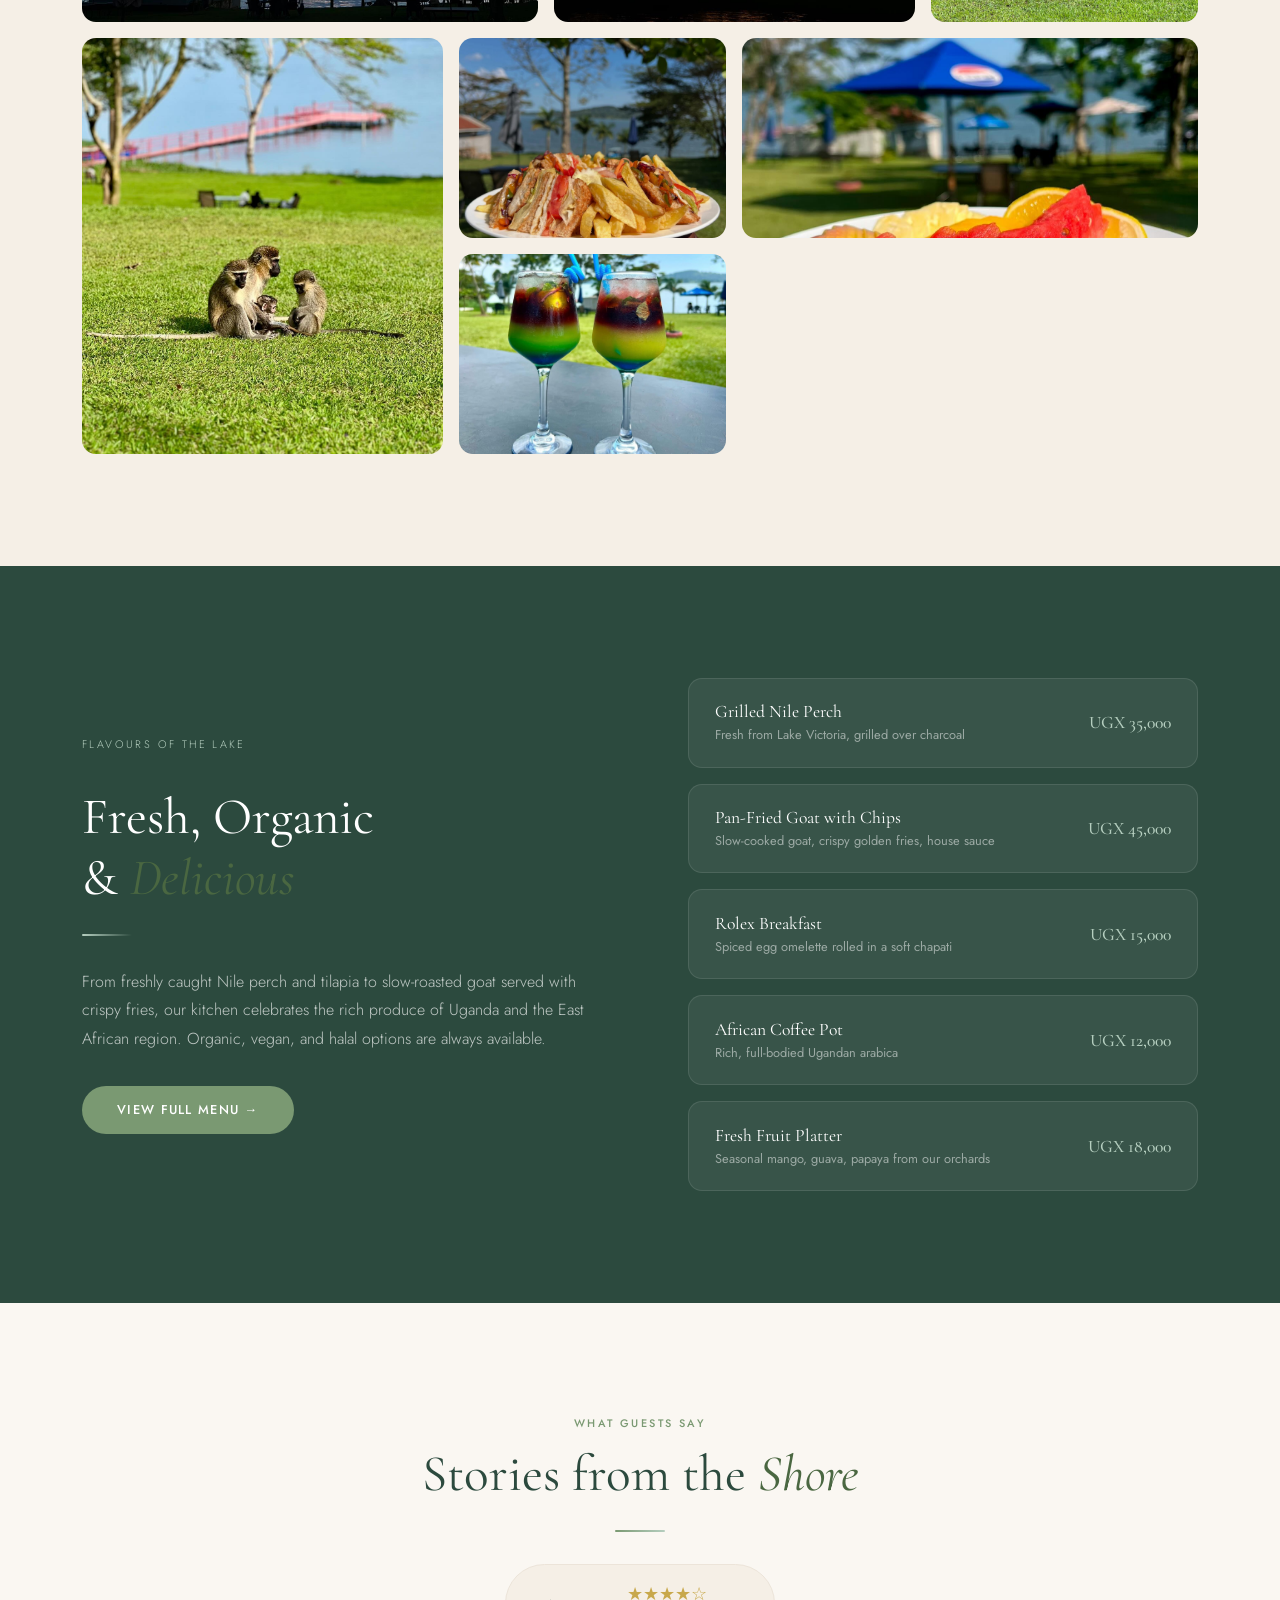
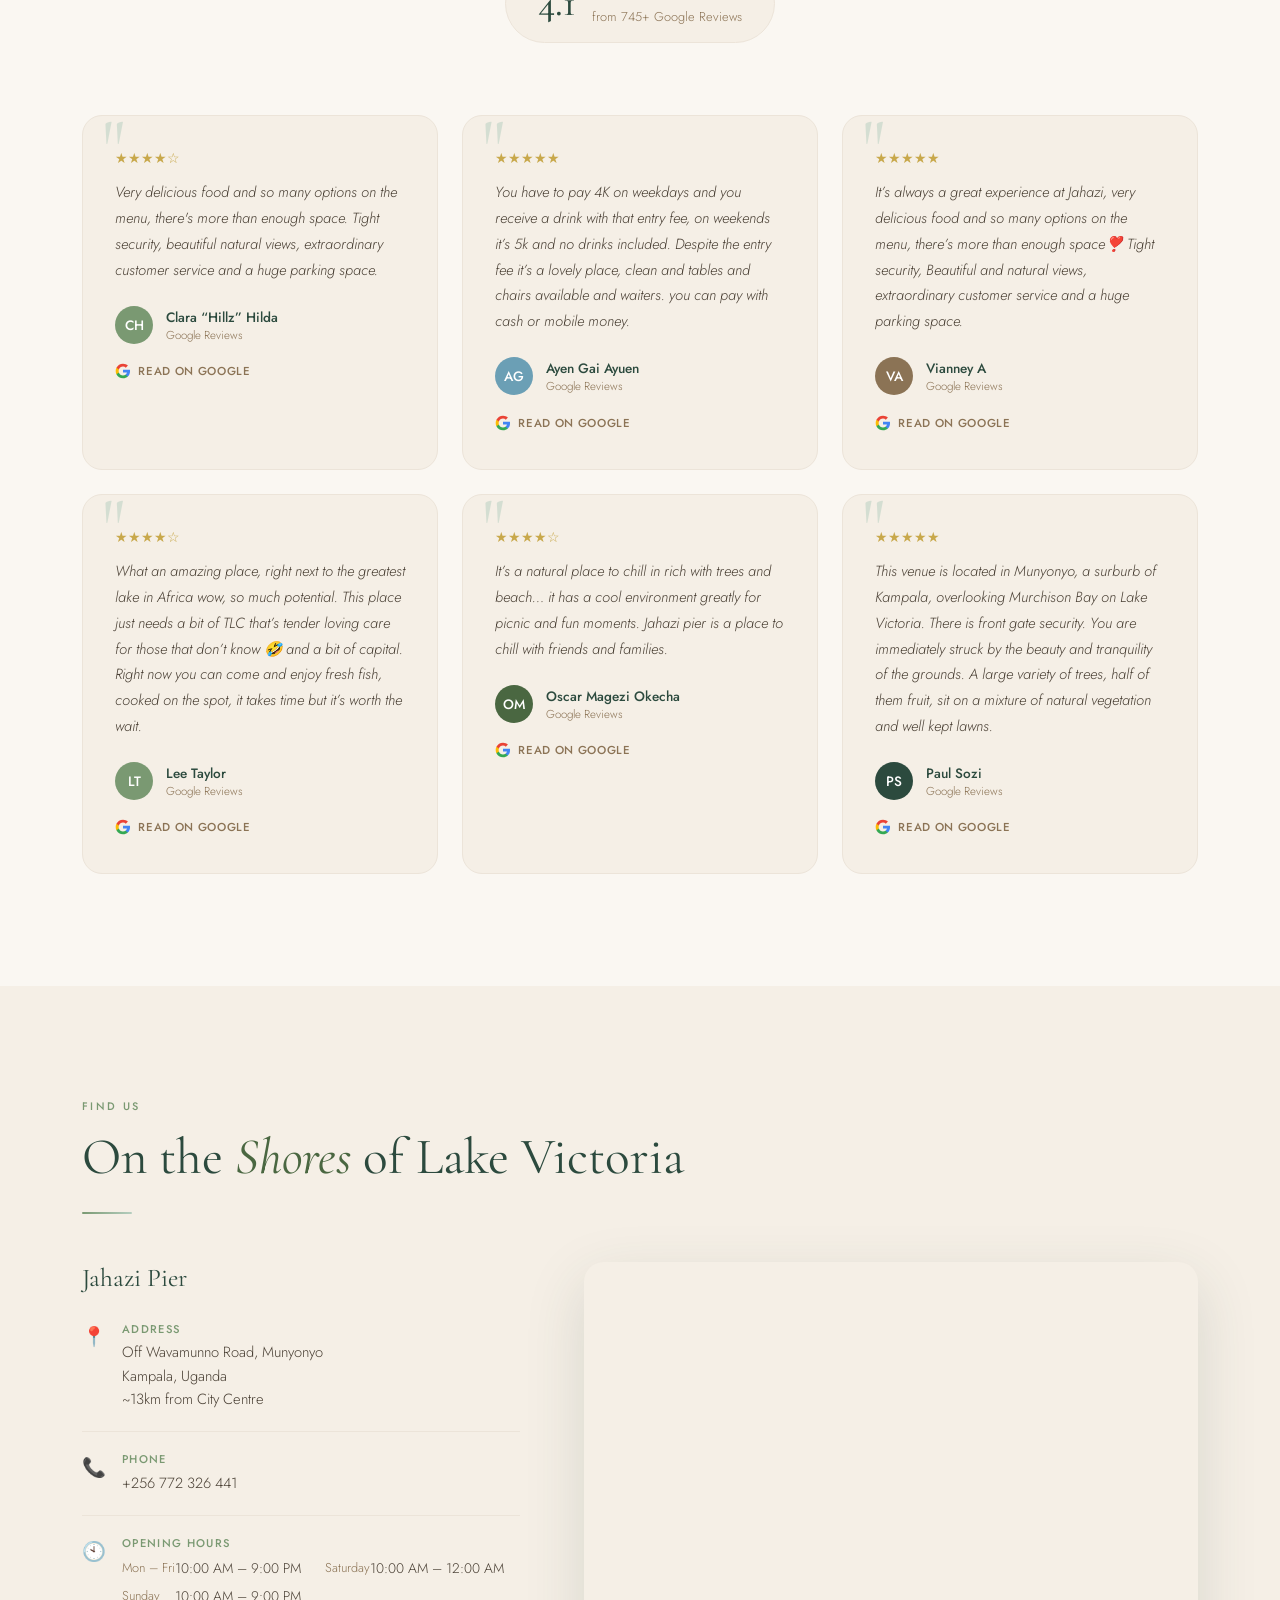
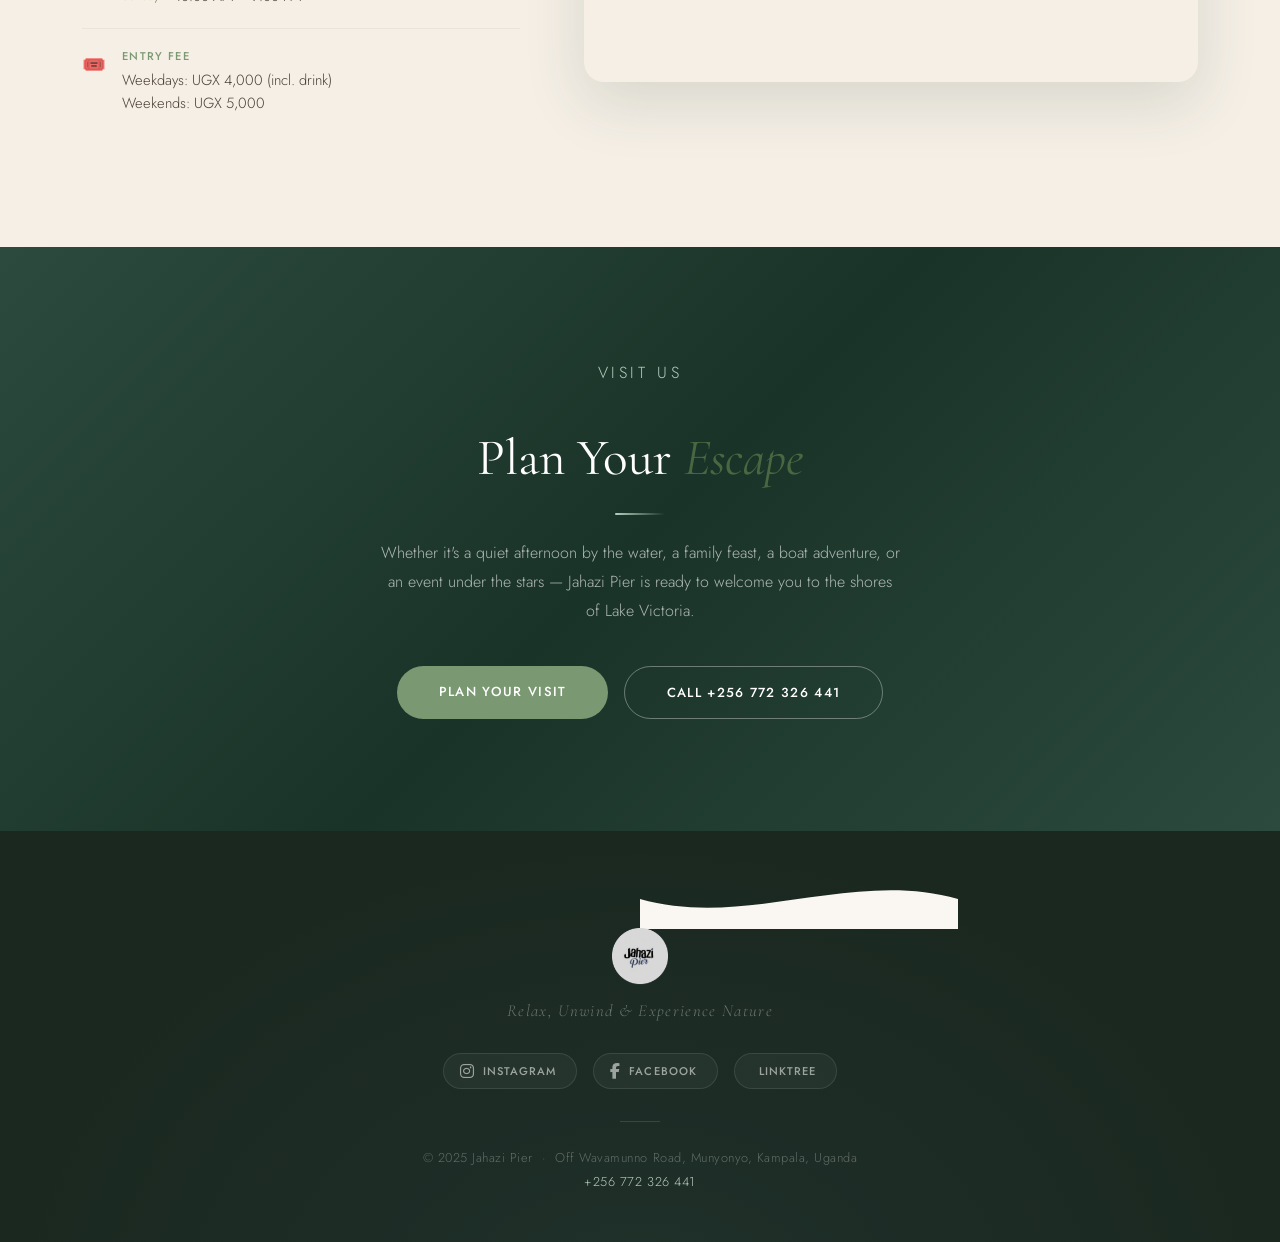
==== commit debbf729: "Sample edit" ====
--- a/index.html
+++ b/index.html
@@ -82,14 +82,14 @@
         </div>
       </div>
       <div class="about-images fade-in-up">
-        <div class="about-img" onclick="openLightbox('https://images.unsplash.com/photo-1544551763-46a013bb70d5?w=1200&q=80')">
-          <img src="https://images.unsplash.com/photo-1544551763-46a013bb70d5?w=800&q=80" alt="Lake Victoria at Jahazi Pier" loading="lazy" />
-        </div>
-        <div class="about-img" onclick="openLightbox('https://images.unsplash.com/photo-1571019613454-1cb2f99b2d8b?w=1200&q=80')">
-          <img src="https://images.unsplash.com/photo-1571019613454-1cb2f99b2d8b?w=600&q=80" alt="Lush garden grounds" loading="lazy" />
-        </div>
-        <div class="about-img" onclick="openLightbox('https://images.unsplash.com/photo-1534438327276-14e5300c3a48?w=1200&q=80')">
-          <img src="https://images.unsplash.com/photo-1534438327276-14e5300c3a48?w=600&q=80" alt="Outdoor seating area" loading="lazy" />
+        <div class="about-img" onclick="openLightbox('img/jahazi1.jpg')">
+          <img src="img/jahazi1.jpg" alt="Jahazi Pier lakeside views" loading="lazy" />
+        </div>
+        <div class="about-img" onclick="openLightbox('img/jahazi2.jpg')">
+          <img src="img/jahazi2.jpg" alt="Jahazi Pier grounds and gardens" loading="lazy" />
+        </div>
+        <div class="about-img" onclick="openLightbox('img/jahazi3.jpg')">
+          <img src="img/jahazi3.jpg" alt="Jahazi Pier dining and atmosphere" loading="lazy" />
         </div>
       </div>
     </div>
@@ -133,40 +133,40 @@
       <div class="divider"></div>
     </div>
     <div class="gallery-grid">
-      <div class="gallery-item" onclick="openLightbox('https://images.unsplash.com/photo-1506905925346-21bda4d32df4?w=1400&q=80')">
-        <img src="https://images.unsplash.com/photo-1506905925346-21bda4d32df4?w=800&q=80" alt="Lake Victoria panorama" loading="lazy" />
-        <div class="gallery-overlay"><span>+</span></div>
-      </div>
-      <div class="gallery-item" onclick="openLightbox('https://images.unsplash.com/photo-1565299624946-b28f40a0ae38?w=1200&q=80')">
-        <img src="https://images.unsplash.com/photo-1565299624946-b28f40a0ae38?w=600&q=80" alt="Grilled fish" loading="lazy" />
-        <div class="gallery-overlay"><span>+</span></div>
-      </div>
-      <div class="gallery-item" onclick="openLightbox('https://images.unsplash.com/photo-1467003909585-2f8a72700288?w=1200&q=80')">
-        <img src="https://images.unsplash.com/photo-1467003909585-2f8a72700288?w=500&q=80" alt="Outdoor dining" loading="lazy" />
-        <div class="gallery-overlay"><span>+</span></div>
-      </div>
-      <div class="gallery-item" onclick="openLightbox('https://images.unsplash.com/photo-1551632436-cbf8dd35adfa?w=1200&q=80')">
-        <img src="https://images.unsplash.com/photo-1551632436-cbf8dd35adfa?w=600&q=80" alt="Tropical garden" loading="lazy" />
-        <div class="gallery-overlay"><span>+</span></div>
-      </div>
-      <div class="gallery-item" onclick="openLightbox('https://images.unsplash.com/photo-1414235077428-338989a2e8c0?w=1200&q=80')">
-        <img src="https://images.unsplash.com/photo-1414235077428-338989a2e8c0?w=500&q=80" alt="Restaurant table" loading="lazy" />
-        <div class="gallery-overlay"><span>+</span></div>
-      </div>
-      <div class="gallery-item" onclick="openLightbox('https://images.unsplash.com/photo-1548612823-5a32f12735a7?w=1200&q=80')">
-        <img src="https://images.unsplash.com/photo-1548612823-5a32f12735a7?w=600&q=80" alt="Lakeside sunset" loading="lazy" />
-        <div class="gallery-overlay"><span>+</span></div>
-      </div>
-      <div class="gallery-item" onclick="openLightbox('https://images.unsplash.com/photo-1432139555190-58524dae6a55?w=1200&q=80')">
-        <img src="https://images.unsplash.com/photo-1432139555190-58524dae6a55?w=400&q=80" alt="Bird life" loading="lazy" />
-        <div class="gallery-overlay"><span>+</span></div>
-      </div>
-      <div class="gallery-item" onclick="openLightbox('https://images.unsplash.com/photo-1547592166-23ac45744acd?w=1200&q=80')">
-        <img src="https://images.unsplash.com/photo-1547592166-23ac45744acd?w=700&q=80" alt="African cuisine" loading="lazy" />
-        <div class="gallery-overlay"><span>+</span></div>
-      </div>
-      <div class="gallery-item" onclick="openLightbox('https://images.unsplash.com/photo-1511497584788-876760111969?w=1200&q=80')">
-        <img src="https://images.unsplash.com/photo-1511497584788-876760111969?w=400&q=80" alt="Green nature" loading="lazy" />
+      <div class="gallery-item" onclick="openLightbox('img/jahazi1.jpg')">
+        <img src="img/jahazi1.jpg" alt="Jahazi Pier lakeside" loading="lazy" />
+        <div class="gallery-overlay"><span>+</span></div>
+      </div>
+      <div class="gallery-item" onclick="openLightbox('img/jahazi2.jpg')">
+        <img src="img/jahazi2.jpg" alt="Jahazi Pier grounds" loading="lazy" />
+        <div class="gallery-overlay"><span>+</span></div>
+      </div>
+      <div class="gallery-item" onclick="openLightbox('img/jahazi3.jpg')">
+        <img src="img/jahazi3.jpg" alt="Jahazi Pier atmosphere" loading="lazy" />
+        <div class="gallery-overlay"><span>+</span></div>
+      </div>
+      <div class="gallery-item" onclick="openLightbox('img/jahazi4.jpg')">
+        <img src="img/jahazi4.jpg" alt="Jahazi Pier views" loading="lazy" />
+        <div class="gallery-overlay"><span>+</span></div>
+      </div>
+      <div class="gallery-item" onclick="openLightbox('img/jahazi5.jpg')">
+        <img src="img/jahazi5.jpg" alt="Jahazi Pier garden" loading="lazy" />
+        <div class="gallery-overlay"><span>+</span></div>
+      </div>
+      <div class="gallery-item" onclick="openLightbox('img/jahazi6.jpg')">
+        <img src="img/jahazi6.jpg" alt="Jahazi Pier lake view" loading="lazy" />
+        <div class="gallery-overlay"><span>+</span></div>
+      </div>
+      <div class="gallery-item" onclick="openLightbox('img/menu1.jpg')">
+        <img src="img/menu1.jpg" alt="Jahazi Pier food" loading="lazy" />
+        <div class="gallery-overlay"><span>+</span></div>
+      </div>
+      <div class="gallery-item" onclick="openLightbox('img/menu2.jpg')">
+        <img src="img/menu2.jpg" alt="Jahazi Pier cuisine" loading="lazy" />
+        <div class="gallery-overlay"><span>+</span></div>
+      </div>
+      <div class="gallery-item" onclick="openLightbox('img/menu3.jpg')">
+        <img src="img/menu3.jpg" alt="Jahazi Pier dishes" loading="lazy" />
         <div class="gallery-overlay"><span>+</span></div>
       </div>
     </div>
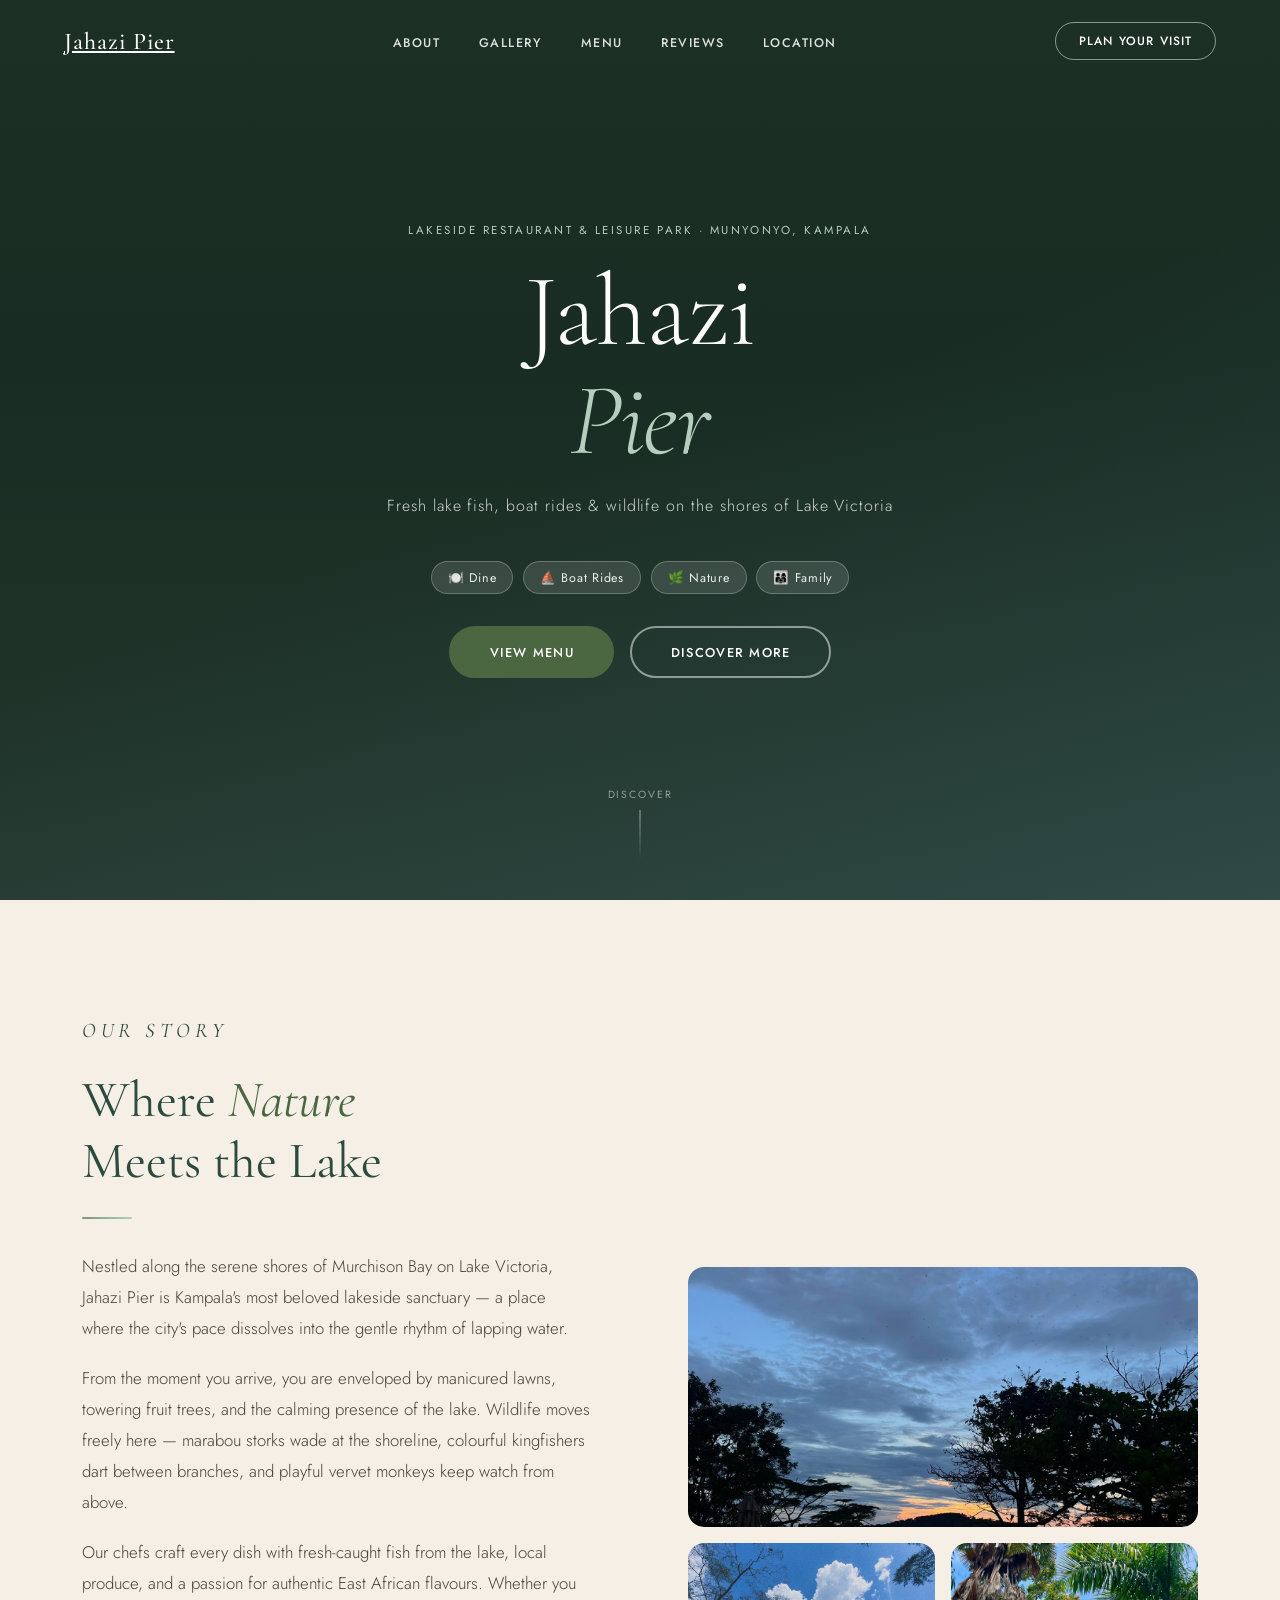
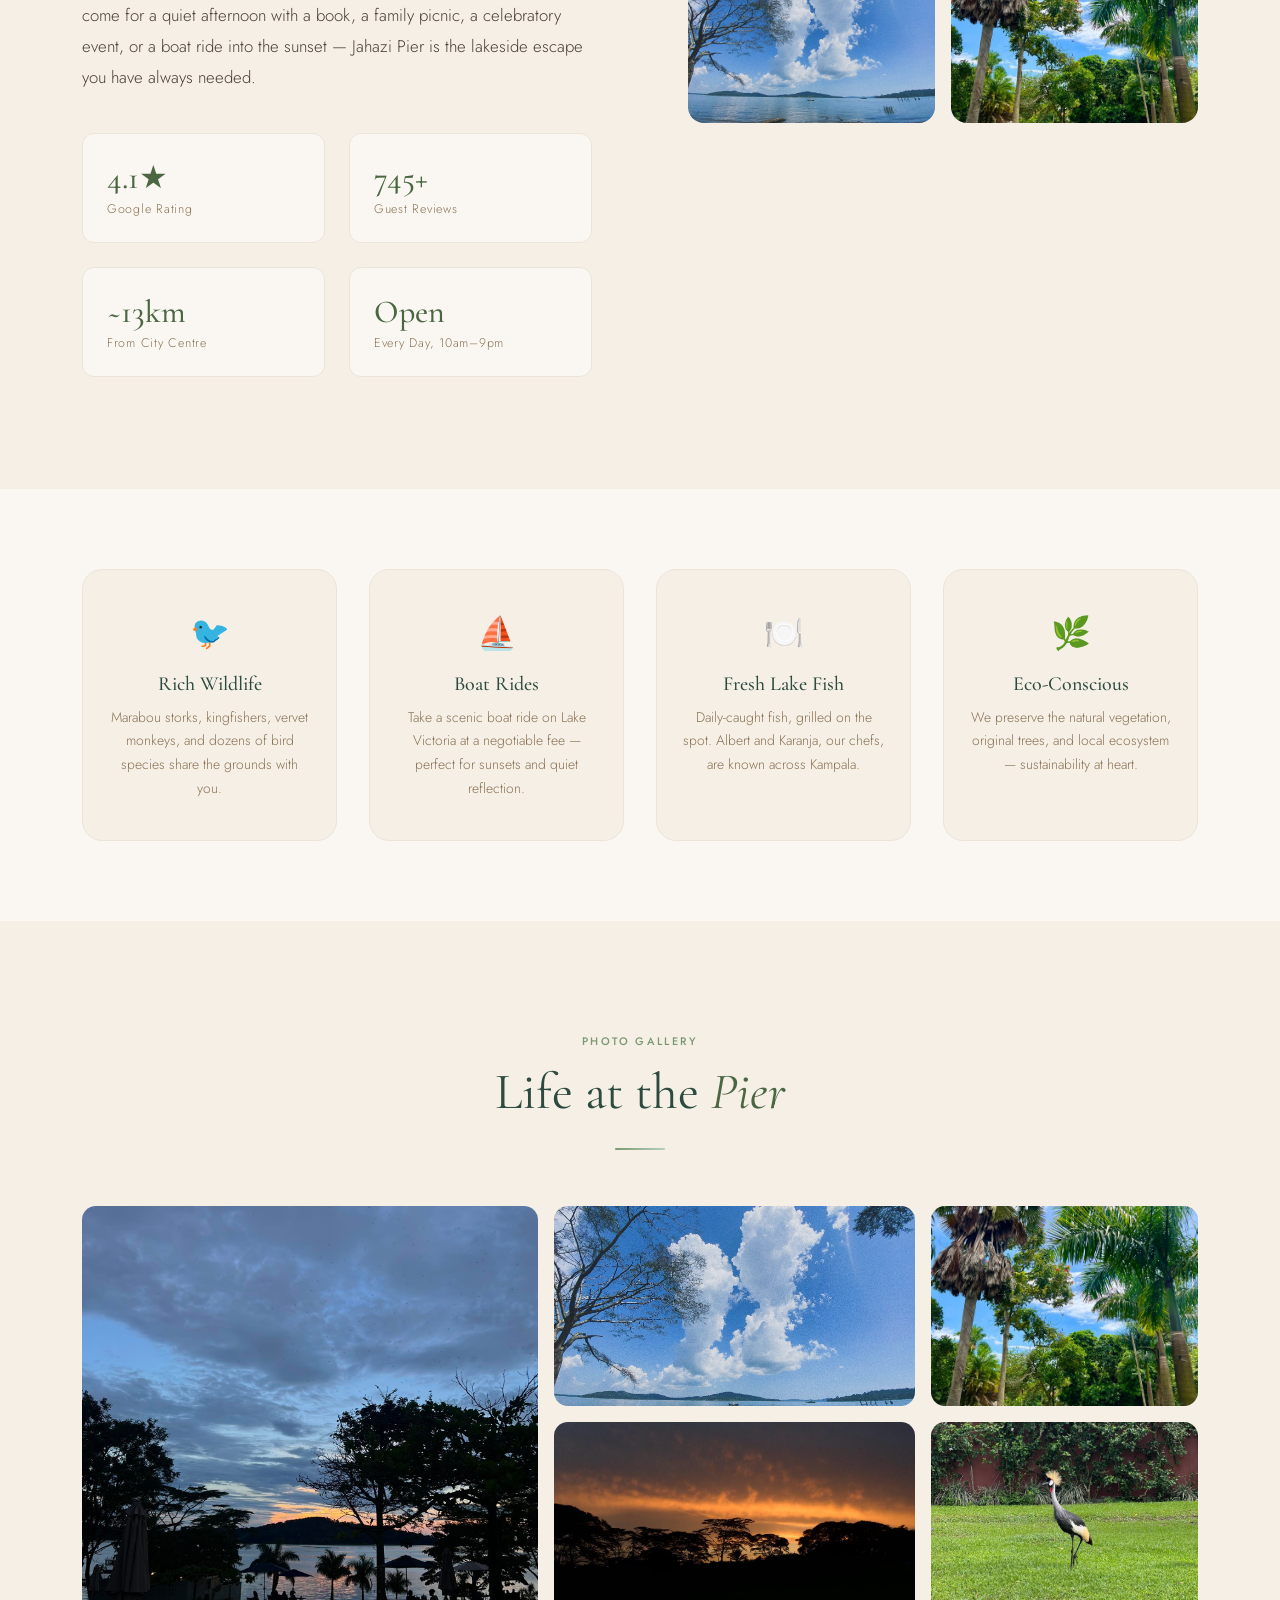
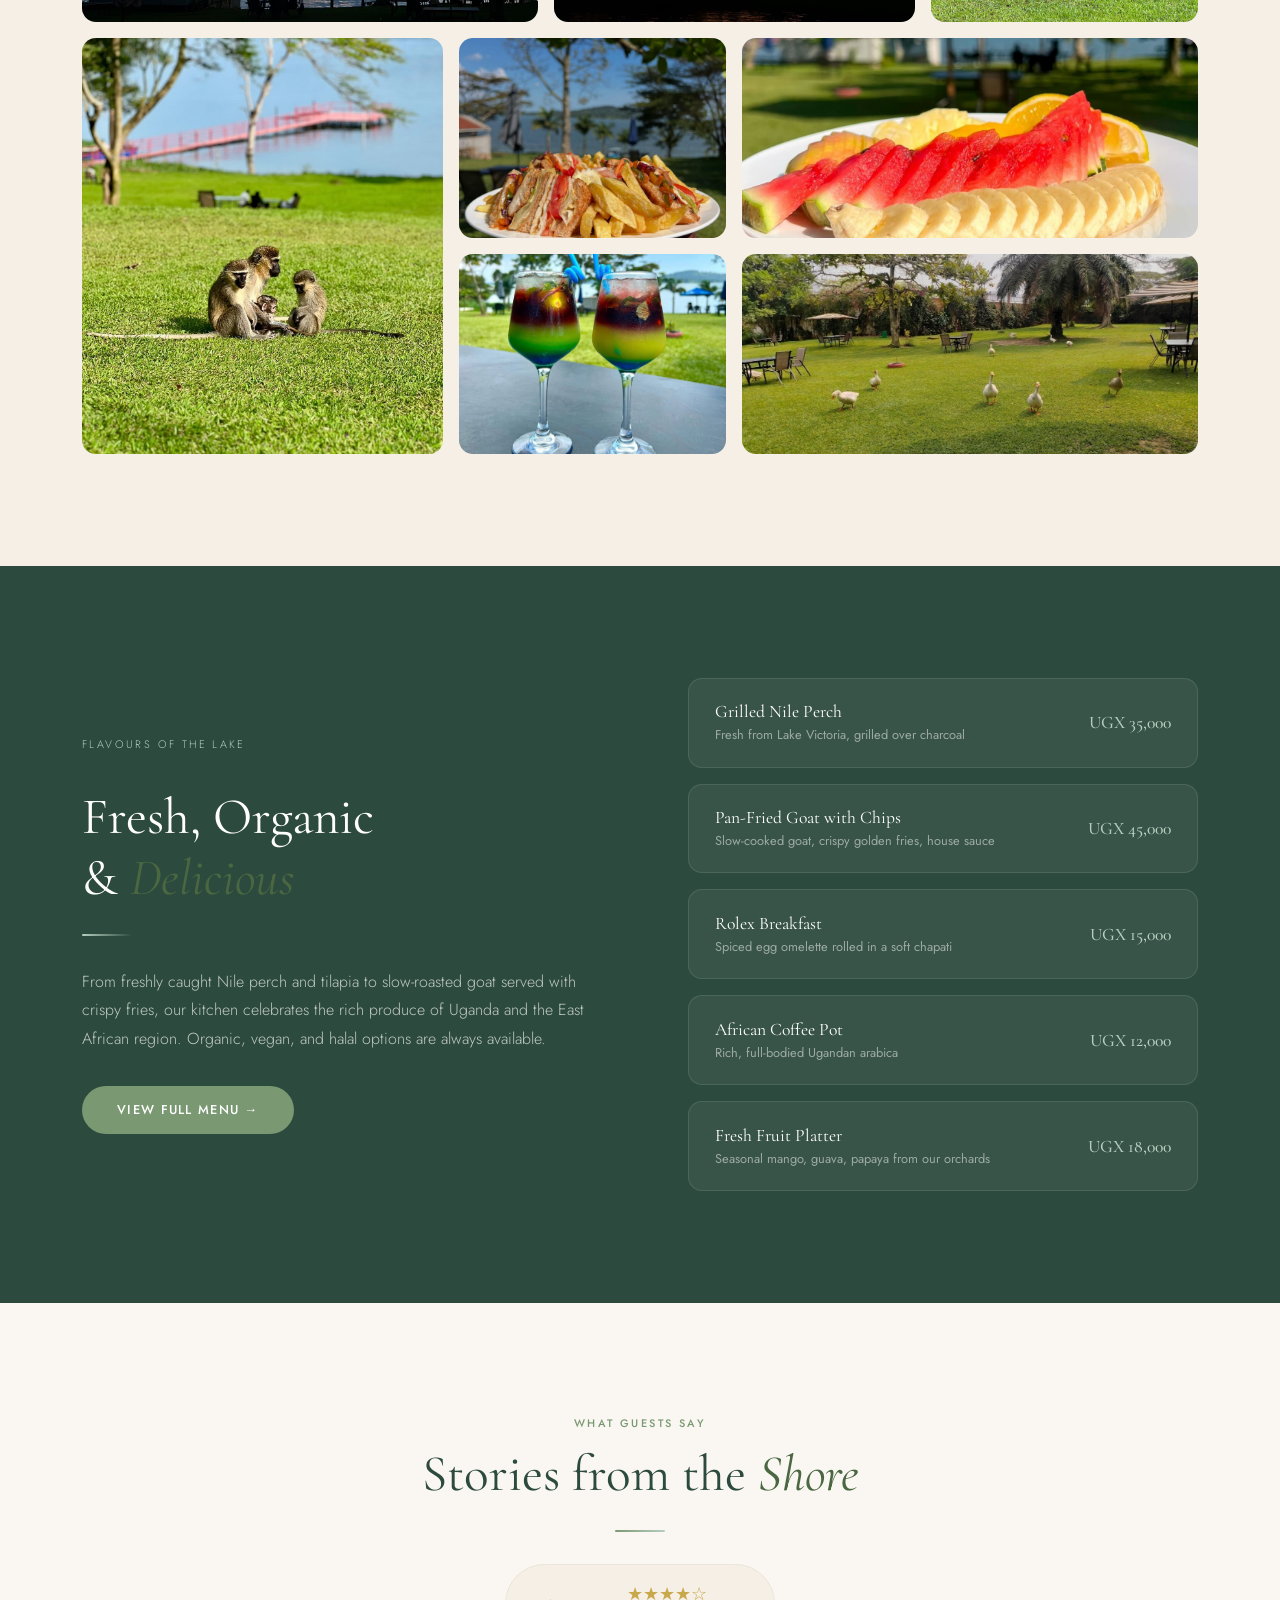
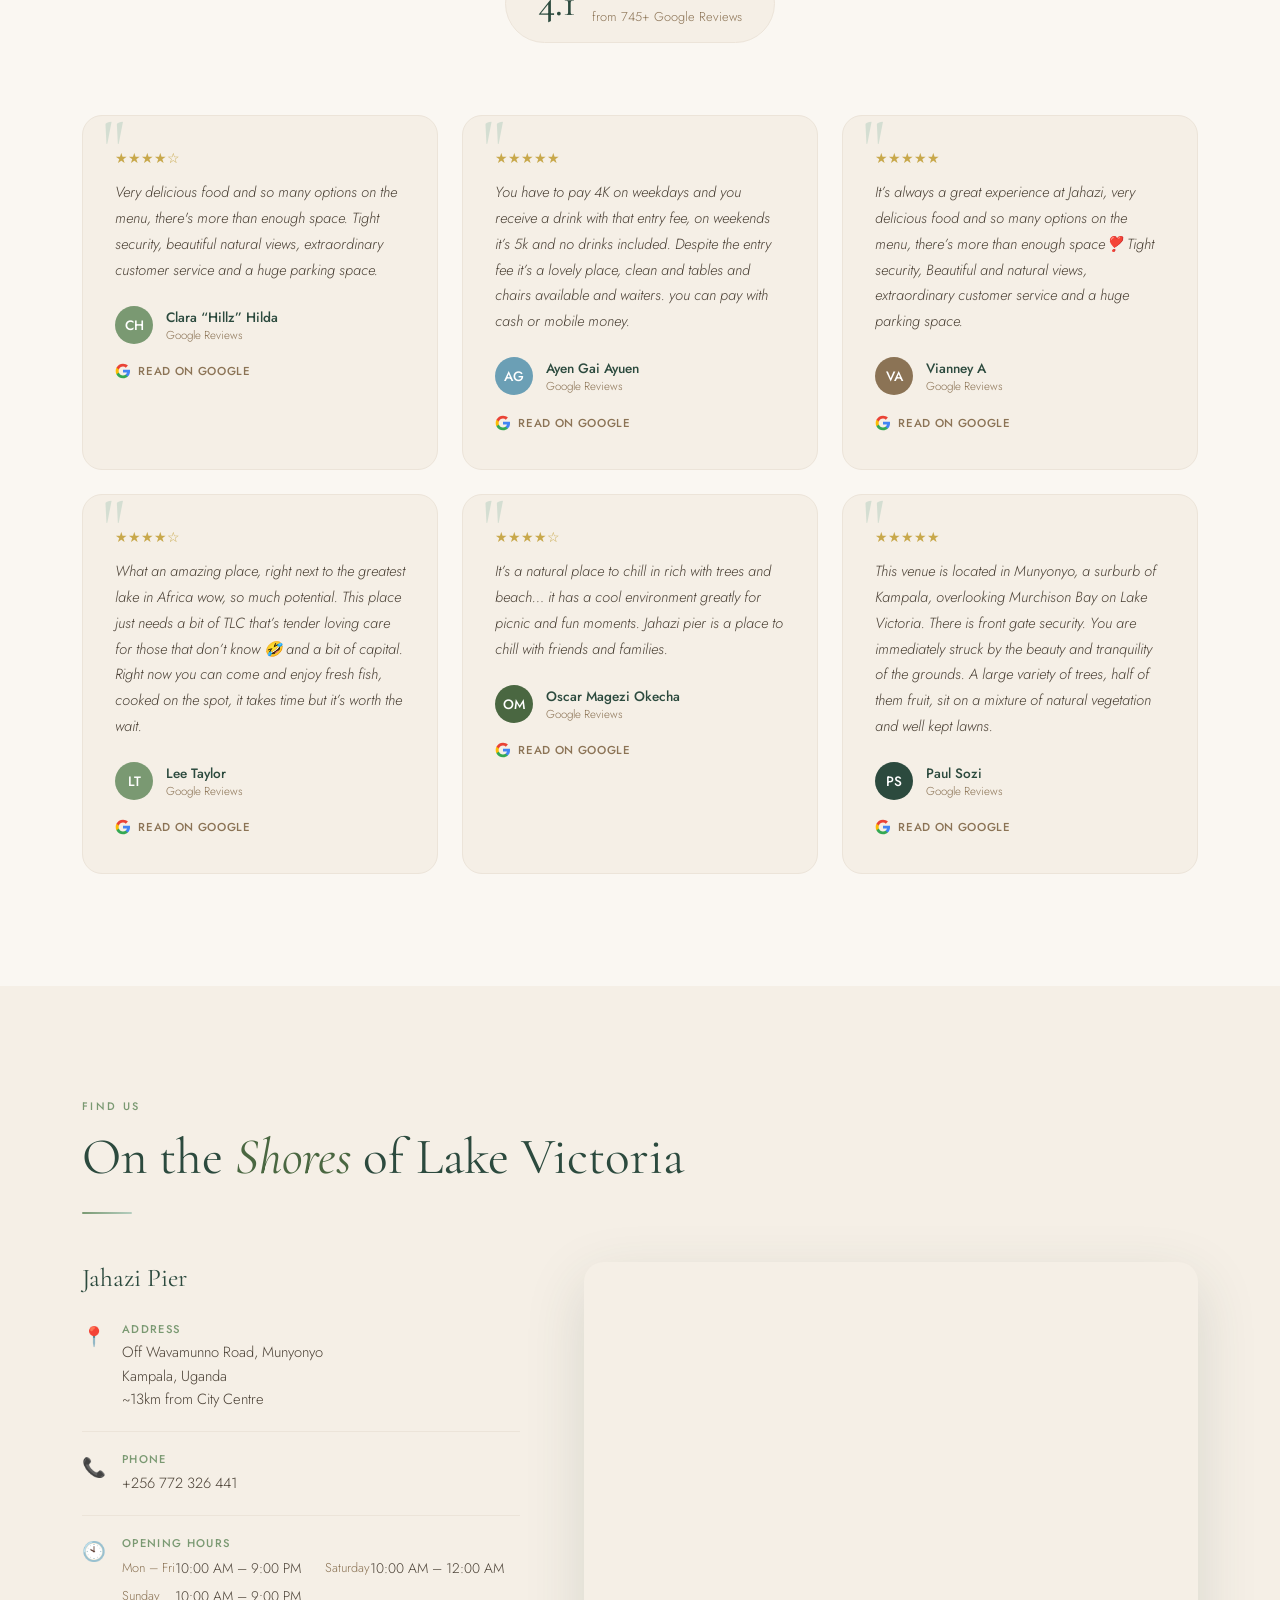
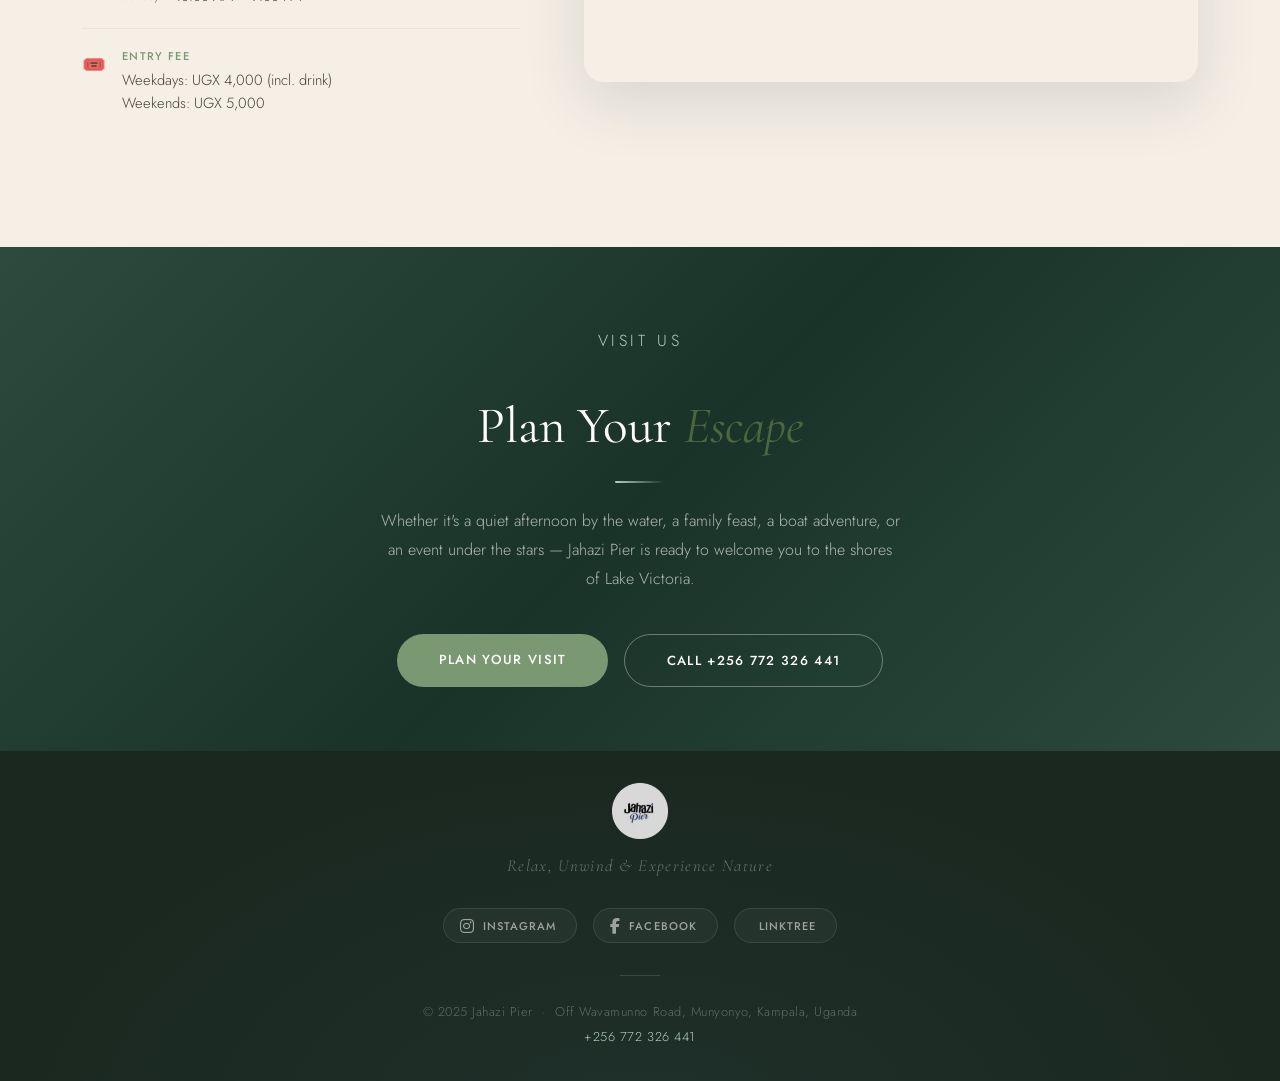
==== commit 26040fb7: "update" ====
--- a/index.html
+++ b/index.html
@@ -37,12 +37,18 @@
 <section id="hero">
   <div class="hero-bg" id="heroBg"></div>
   <div class="hero-content">
-    <p class="hero-eyebrow">Munyonyo · Lake Victoria · Kampala, Uganda</p>
+    <p class="hero-eyebrow">Lakeside Restaurant & Leisure Park · Munyonyo, Kampala</p>
     <h1 class="hero-title">Jahazi<br><em>Pier</em></h1>
-    <p class="hero-tagline">Relax, Unwind, and Experience Nature</p>
+    <p class="hero-tagline">Fresh lake fish, boat rides & wildlife on the shores of Lake Victoria</p>
+    <div class="hero-pills">
+      <span class="hero-pill">🍽️ Dine</span>
+      <span class="hero-pill">⛵ Boat Rides</span>
+      <span class="hero-pill">🌿 Nature</span>
+      <span class="hero-pill">👨‍👩‍👧 Family</span>
+    </div>
     <div class="hero-buttons">
       <a href="menu.html" class="btn-primary">View Menu</a>
-      <a href="#reviews" class="btn-outline">Read Reviews</a>
+      <a href="#about" class="btn-outline">Discover More</a>
     </div>
   </div>
   <div class="hero-scroll">
@@ -167,6 +173,10 @@
       </div>
       <div class="gallery-item" onclick="openLightbox('img/menu3.jpg')">
         <img src="img/menu3.jpg" alt="Jahazi Pier dishes" loading="lazy" />
+        <div class="gallery-overlay"><span>+</span></div>
+      </div>
+      <div class="gallery-item" onclick="openLightbox('img/jahazi7.png')">
+        <img src="img/jahazi7.png" alt="Jahazi Pier" loading="lazy" />
         <div class="gallery-overlay"><span>+</span></div>
       </div>
     </div>
@@ -460,6 +470,11 @@
   </div>
 </footer>
 
+<!-- ── FLOATING CTA ── -->
+<a href="tel:+256772326441" class="float-cta" id="floatCta">
+  Call to Visit
+</a>
+
 <!-- ── LIGHTBOX ── -->
 <div class="lightbox" id="lightbox" onclick="closeLightbox()">
   <button class="lightbox-close" onclick="closeLightbox()">×</button>
--- a/styles.css
+++ b/styles.css
@@ -105,16 +105,78 @@
   justify-content: center;
   text-align: center;
   overflow: hidden;
+  background: #1a2e24; /* dark fallback so no white flash */
 }
 .hero-bg {
   position: absolute; inset: 0;
   background:
     linear-gradient(to bottom, rgba(30,50,40,0.45) 0%, rgba(20,40,32,0.3) 40%, rgba(40,60,50,0.6) 100%),
     url('https://images.unsplash.com/photo-1506905925346-21bda4d32df4?w=1800&q=80') center/cover no-repeat;
-  transform: scale(1.04);
-  transition: transform 8s ease-out;
-}
-.hero-bg.loaded { transform: scale(1); }
+  transform: scale(1.02);
+  opacity: 0;
+  transition: transform 6s ease-out, opacity 0.8s ease-out;
+}
+.hero-bg.loaded {
+  opacity: 1;
+}
+.hero-bg.loaded { transform: scale(1); opacity: 1; }
+
+/* Hero pills */
+.hero-pills {
+  display: flex;
+  gap: 0.6rem;
+  justify-content: center;
+  flex-wrap: wrap;
+  margin-bottom: 2rem;
+  opacity: 0;
+  animation: fadeUp 1s 0.85s forwards;
+}
+.hero-pill {
+  background: rgba(255,255,255,0.12);
+  border: 1px solid rgba(255,255,255,0.25);
+  color: rgba(255,255,255,0.9);
+  padding: 0.4rem 1rem;
+  border-radius: 2rem;
+  font-size: 0.78rem;
+  font-weight: 400;
+  letter-spacing: 0.06em;
+  backdrop-filter: blur(8px);
+}
+
+/* Floating CTA */
+.float-cta {
+  position: fixed;
+  bottom: 1.8rem;
+  right: 1.8rem;
+  z-index: 900;
+  background: var(--forest);
+  color: white;
+  padding: 0.85rem 1.8rem;
+  border-radius: 3rem;
+  text-decoration: none;
+  font-size: 0.78rem;
+  font-weight: 500;
+  letter-spacing: 0.1em;
+  text-transform: uppercase;
+  box-shadow: 0 8px 32px rgba(74,103,65,0.45);
+  transition: all 0.3s;
+  display: flex;
+  align-items: center;
+  gap: 0.5rem;
+  opacity: 0;
+  transform: translateY(20px);
+  pointer-events: none;
+}
+.float-cta.visible {
+  opacity: 1;
+  transform: translateY(0);
+  pointer-events: all;
+}
+.float-cta:hover {
+  background: var(--deep);
+  transform: translateY(-3px);
+  box-shadow: 0 12px 40px rgba(74,103,65,0.55);
+}
 
 /* Shimmer overlay */
 .hero-bg::after {
@@ -400,6 +462,7 @@
 .gallery-item:nth-child(7) { grid-column: span 3; grid-row: span 1; }
 .gallery-item:nth-child(8) { grid-column: span 5; grid-row: span 1; }
 .gallery-item:nth-child(9) { grid-column: span 3; grid-row: span 1; }
+.gallery-item:nth-child(10) { grid-column: span 5; grid-row: span 1; }
 
 .gallery-item img {
   width: 100%; height: 100%;
@@ -671,7 +734,7 @@
   background: linear-gradient(135deg, var(--deep) 0%, #1a3328 50%, #2c4a3e 100%);
   color: white;
   text-align: center;
-  padding: 7rem 0;
+  padding: 5rem 0 4rem;
 }
 #contact .section-label { color: var(--mist); }
 #contact .section-title { color: white; }
@@ -746,29 +809,13 @@
 }
 
 .footer-wave {
-  position: relative;
-  height: 60px;
-  margin-bottom: -1px;
-  overflow: hidden;
-  /* The wave fills from the background above (cream) into the footer dark */
-}
-.footer-wave svg {
-  position: absolute;
-  bottom: 0;
-  width: 100%;
-  height: 100%;
-  /* The path fills the footer color so it looks like the wave scoops into the footer */
-  transform: rotate(180deg);
-}
-/* Recolor — the wave should be cream on top of dark footer */
-.footer-wave svg path {
-  fill: var(--cream);
+  display: none; /* hidden — was rendering as white blob */
 }
 
 .footer-inner {
   position: relative;
   z-index: 1;
-  padding: 2.4rem 2rem 3rem;
+  padding: 2rem 2rem 2rem;
   max-width: 700px;
   margin: 0 auto;
 }
